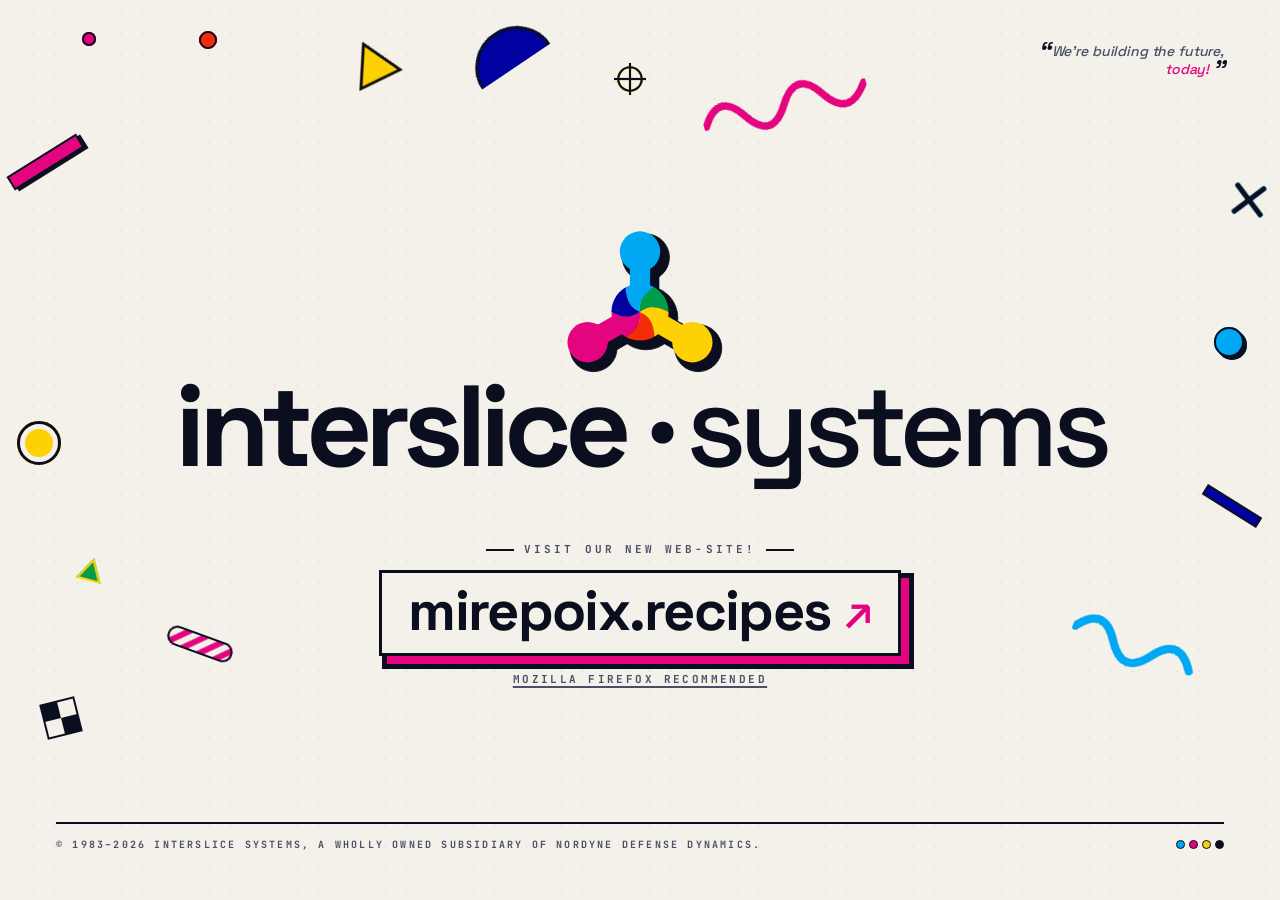
==== docs/index.html @ 7d349e62 "Make hero Trinitron convergence X-only (latent realism fix) Co-Authored-By: Claude Fable 5 <noreply@" ====
<!doctype html>
<html lang="en">
<head>
<meta charset="utf-8">
<title>interslice.systems — building the future, tomorrow!</title>
<link rel="stylesheet" href="tokens.css">
<style>
  html, body { margin: 0; padding: 0; background: var(--bg); color: var(--fg); font-family: var(--font-body); }
  *, *::before, *::after { box-sizing: border-box; }
  a { color: inherit; }

  /* ===================== PAGE FRAME ===================== */
  .page {
    min-height: 100vh;
    position: relative;
    overflow: hidden;
    padding: 36px 56px 28px;
    display: grid;
    grid-template-rows: auto 1fr auto auto;
    gap: 20px;
  }

  /* faint halftone wash, very low contrast */
  .page::before {
    content: "";
    position: absolute; inset: 0;
    background-image: radial-gradient(var(--stamp-ink) 1.1px, transparent 1.3px);
    background-size: 22px 22px;
    opacity: 0.045;
    pointer-events: none;
  }

  /* ===================== TOP STRIP ===================== */
  .top {
    display: flex;
    align-items: flex-start;
    justify-content: flex-end;
    gap: 24px;
    position: relative;
    z-index: 2;
  }

  .motto {
    font-family: var(--font-display);
    font-weight: 500;
    font-style: italic;
    font-size: 14px;
    letter-spacing: -0.01em;
    color: var(--fg-muted);
    text-align: right;
    line-height: 1.3;
    max-width: 22ch;
    padding-top: 6px;
  }
  .motto em {
    font-style: italic;
    color: var(--ink-magenta);
  }
  .motto::before {
    content: "“";
    font-family: var(--font-display);
    font-size: 28px;
    line-height: 0;
    vertical-align: -6px;
    color: var(--fg);
    margin-right: 2px;
  }
  .motto::after {
    content: "”";
    font-family: var(--font-display);
    font-size: 28px;
    line-height: 0;
    vertical-align: -6px;
    color: var(--fg);
    margin-left: 2px;
  }

  /* ===================== HERO ===================== */
  .hero {
    display: grid;
    place-items: center;
    position: relative;
    z-index: 1;
  }

  .stack {
    display: flex;
    flex-direction: column;
    align-items: center;
    text-align: center;
    position: relative;
    padding: 0 20px;
  }

  /* Brand block: wraps the logo + wordmark together so the dark-mode
     canvas can absolutely-position over both. inline-flex shrink-wraps
     to the wordmark's actual width (the widest child) so the canvas
     exactly tracks the live layout, not a clamp-based estimate. */
  .brand {
    position: relative;
    display: inline-flex;
    flex-direction: column;
    align-items: center;
  }

  /* Trinitron canvas overlay — dark mode only. Sits behind .mark and
     the live wordmark and paints both as phosphor. The canvas
     absolutely fills the .brand wrapper, which shrink-wraps to the
     live logo + wordmark layout — so the canvas dimensions track
     the live elements at every viewport width. The JS recreates the
     Trinitron instance with new viewSize/canvasSize on resize. */
  .hero-screen {
    position: absolute;
    inset: 0;
    width: 100%;
    height: 100%;
    pointer-events: none;
    z-index: 0;
    display: none;
  }
  .stack .mark { position: relative; z-index: 1; }

  /* CRT bezel / cutout depth. The page is an arcade-cabinet panel
     (Memphis sprinkles, halftone wash, paper graphics); the Trinitron
     sits behind a rectangular hole in that panel, recessed. This
     pseudo-element rides the canvas plane and casts a soft inner
     shadow at the screen edge so the CRT reads as set back, with the
     top edge slightly darker to suggest light from above being
     occluded by the cutout's upper lip.

     Geometry note: the *visible* screen is the canvas, not .brand. The
     canvas is sized .brand + HERO_HALO_MARGIN_PX (16px) per side (see
     the JS init() block below), and the substrate fillRect paints
     across the whole canvas. So this bezel uses inset: -16px to land
     its edge exactly on the canvas edge. If HERO_HALO_MARGIN_PX
     changes, this value has to track it. */
  .brand::after {
    content: "";
    position: absolute;
    inset: -16px;
    pointer-events: none;
    z-index: 2;
    display: none;
    box-shadow:
      inset 0 0 36px 8px rgba(0, 0, 0, 0.85),
      inset 0 0 4px  0   rgba(0, 0, 0, 1),
      inset 0 4px 10px 0 rgba(0, 0, 0, 0.55);
  }

  /* Canonical triple-activation pattern (see CLAUDE.md): explicit dark
     OR (OS-dark AND not pinned-to-light). No light-mode rule needed —
     display: none is the default. Bezel is gated on .trinitron-active
     too because the screen substrate only exists once the renderer is
     painting; without JS there's just an SVG logo, no rectangle to
     frame. */
  :root.trinitron-active[data-theme="dark"] .hero-screen,
  :root.trinitron-active[data-theme="dark"] .brand::after { display: block; }
  @media (prefers-color-scheme: dark) {
    :root.trinitron-active:not([data-theme="light"]) .hero-screen,
    :root.trinitron-active:not([data-theme="light"]) .brand::after { display: block; }
  }

  /* When canvas is active in a dark-mode path, hide every SVG dark-mode
     layer — the canvas bakes all of them (phosphors, bleed, scanlines,
     hotspots, glass gloss) into a single composited signal. Same
     triple-activation pattern. */
  :root.trinitron-active[data-theme="dark"] .mark .m-dark .bleed,
  :root.trinitron-active[data-theme="dark"] .mark .m-dark .phosphors,
  :root.trinitron-active[data-theme="dark"] .mark .m-dark .svg-scanlines,
  :root.trinitron-active[data-theme="dark"] .mark .m-dark .svg-glass-gloss,
  :root.trinitron-active[data-theme="dark"] .mark .m-dark .hotspots {
    display: none;
  }
  @media (prefers-color-scheme: dark) {
    :root.trinitron-active:not([data-theme="light"]) .mark .m-dark .bleed,
    :root.trinitron-active:not([data-theme="light"]) .mark .m-dark .phosphors,
    :root.trinitron-active:not([data-theme="light"]) .mark .m-dark .svg-scanlines,
    :root.trinitron-active:not([data-theme="light"]) .mark .m-dark .svg-glass-gloss,
    :root.trinitron-active:not([data-theme="light"]) .mark .m-dark .hotspots {
      display: none;
    }
  }

  /* logo mark, big — inline SVG with light + dark layers */
  .mark {
    width: 168px;
    height: 168px;
    display: block;
    overflow: visible; /* let the dark-mode phosphor bleed past the 168px box */
  }
  /* layer toggling: light by default, dark when theme=dark or OS=dark (unless theme=light) */
  .mark .m-dark { display: none; }
  :root[data-theme="dark"] .mark .m-light { display: none; }
  :root[data-theme="dark"] .mark .m-dark  { display: inline; }
  @media (prefers-color-scheme: dark) {
    :root:not([data-theme="light"]) .mark .m-light { display: none; }
    :root:not([data-theme="light"]) .mark .m-dark  { display: inline; }
  }

  /* Phosphor bleed: a duplicate of the colored phosphor content, run
     through #phosphor-bleed (multi-scale Gaussian) and drawn BEHIND
     the masked sharp screen. We don't animate the bleed itself — a
     premium Trinitron is rock-stable, not breathing — but when
     .hub-segs rotates, the bleed's pinwheel rotates with it because
     the same CSS rule matches both copies of the class.
     --glow-strength scales the bleed's opacity so the future Tweaks
     panel can dim the whole halo. */
  .mark .bleed { opacity: var(--glow-strength, 1); }

  /* In dark mode the central pinwheel rotates slowly: the Trinitron is
     displaying a rotating image, not rotating itself. .hub-segs sits
     inside #logo-mask and BELOW the aperture grille, scanlines, and
     front-glass gloss in document order — so all those screen-surface
     artifacts stay fixed in screen space while the colored phosphor
     underneath turns.
     SVG elements default transform-origin to (0,0); we pin it to
     (100,100), the hub's geometric center in user units. */
  @keyframes hub-spin {
    to { transform: rotate(360deg); }
  }
  .mark .hub-segs { transform-origin: 100px 100px; }
  /* will-change: transform hints the browser to promote each rotating
     <use> to its own GPU compositing layer, so per-frame rotation is
     a GPU transform instead of a rasterize. Scoped to dark mode (the
     only mode where these animate) so we don't pay the layer cost in
     light mode where the element is display:none anyway. */
  :root[data-theme="dark"] .mark .hub-segs {
    animation: hub-spin 36s linear infinite reverse;
    will-change: transform;
  }
  @media (prefers-color-scheme: dark) {
    :root:not([data-theme="light"]) .mark .hub-segs {
      animation: hub-spin 36s linear infinite reverse;
      will-change: transform;
    }
  }
  /* Vestibular accommodation — rotation off when reduced motion is requested. */
  @media (prefers-reduced-motion: reduce) {
    :root[data-theme="dark"] .mark .hub-segs,
    :root:not([data-theme="light"]) .mark .hub-segs {
      animation: none;
    }
  }

  /* wordmark — set as live text so it can be enormous + crisp */
  .wordmark {
    font-family: var(--font-display);
    font-weight: 700;
    font-size: clamp(56px, 9vw, 124px);
    letter-spacing: -0.06em;
    line-height: 0.9;
    /* pull up to absorb the line-box's top half-leading so the wordmark
       sits visually a few pixels under the logo */
    margin: -0.18em 0 0;
    color: var(--fg);
    text-wrap: balance;
  }
  .wordmark i {
    font-style: normal;
    color: var(--fg);
    /* font-rendered middot — no transform, keeps native baseline alignment */
    /* optical balance: the dot's glyph has more right-side bearing than left,
       so we ADD margin on the left and PULL margin on the right to even the gap. */
    margin-left: 0.22em;
    margin-right: 0.10em;
    letter-spacing: 0; /* don't pull the dot into adjacent letters */
  }
  .wordmark b {
    font-weight: 500;
    color: var(--fg);
  }

  /* Dark mode: live wordmark text stays in the DOM (accessibility tree
     reads it as "interslice systems"), but its visual paint is
     suppressed — the canvas paints its own phosphor copy at the same
     layout position. Triple-activation pattern (see CLAUDE.md):
     explicit dark OR (OS-dark AND not pinned-to-light). */
  :root[data-theme="dark"] .wordmark,
  :root[data-theme="dark"] .wordmark i,
  :root[data-theme="dark"] .wordmark b {
    color: transparent;
  }
  @media (prefers-color-scheme: dark) {
    :root:not([data-theme="light"]) .wordmark,
    :root:not([data-theme="light"]) .wordmark i,
    :root:not([data-theme="light"]) .wordmark b {
      color: transparent;
    }
  }

  /* The CTA sits on the cabinet, below the CRT screen. It used to be
     painted into the phosphor signal (with the live DOM copy hidden);
     now it is live DOM in both themes. This margin is the gap between
     the screen's bottom edge and the caption. Page-specific; the rest
     of .cta-wrap (layout, label rules) lives in tokens.css. */
  .hero .cta-wrap { margin-top: 64px; }

  /* ===== Dark mode: CTA as a neon marquee on the cabinet =====
     Light mode keeps the CMYK paper button (.cta in tokens.css). In
     dark mode the screen no longer paints the CTA, so we light it up in
     CSS instead: a magenta neon-tube button (border + inner/outer glow
     on a dark translucent fill) with a cyan-glow caption, arrow, and
     sub-link. Halos scale with --glow-strength like the rest of the
     dark-mode glow system. Canonical triple-activation pattern (see
     CLAUDE.md): explicit dark, then the OS-dark twin gated on
     :not(pinned-light). The two blocks are intentionally duplicated —
     do not fold them. Loads after tokens.css, so equal-specificity
     rules here win on source order (no !important needed). */
  :root[data-theme="dark"] .cta {
    color: #FFF6FB;
    border-color: var(--crt-magenta);
    background: #0C0618; /* opaque — hides the laser grid behind the button */
    text-shadow:
      0 0 8px  rgba(255, 108, 180, calc(0.90 * var(--glow-strength, 1))),
      0 0 22px rgba(229, 4, 127,  calc(0.60 * var(--glow-strength, 1)));
    box-shadow:
      0 0 calc(10px * var(--glow-strength, 1)) rgba(229, 4, 127, 0.70),
      0 0 calc(26px * var(--glow-strength, 1)) rgba(229, 4, 127, 0.35),
      inset 0 0 12px rgba(255, 108, 180, 0.35);
    filter: none; /* glow is box/text-shadow here, not the tokens drop-shadow */
  }
  :root[data-theme="dark"] .cta b { color: #FFF6FB; }
  :root[data-theme="dark"] .cta .arrow {
    color: var(--crt-cyan);
    text-shadow: 0 0 10px rgba(94, 226, 255, calc(0.95 * var(--glow-strength, 1)));
  }
  :root[data-theme="dark"] .cta:hover {
    transform: none;
    box-shadow:
      0 0 calc(16px * var(--glow-strength, 1)) rgba(229, 4, 127, 0.85),
      0 0 calc(40px * var(--glow-strength, 1)) rgba(229, 4, 127, 0.45),
      inset 0 0 16px rgba(255, 108, 180, 0.50);
  }
  :root[data-theme="dark"] .cta:active {
    transform: translateY(1px);
    box-shadow:
      0 0 calc(8px * var(--glow-strength, 1)) rgba(229, 4, 127, 0.70),
      inset 0 0 18px rgba(255, 108, 180, 0.60);
  }
  :root[data-theme="dark"] .cta-label,
  :root[data-theme="dark"] .cta-sub {
    color: var(--crt-cyan);
    text-shadow: 0 0 6px rgba(94, 226, 255, calc(0.60 * var(--glow-strength, 1)));
    text-decoration: none;
    background: #0C0618;
    border: 1px solid rgba(94, 226, 255, 0.45);
    border-radius: 999px;
    padding: 6px 18px;
    box-shadow:
      0 0 calc(7px * var(--glow-strength, 1)) rgba(94, 226, 255, 0.30),
      inset 0 0 8px rgba(94, 226, 255, 0.12);
  }
  /* Pill badge replaces the "— caption —" flanking bars in dark mode;
     bars inside the pill would just clutter it. */
  :root[data-theme="dark"] .cta-label::before,
  :root[data-theme="dark"] .cta-label::after {
    display: none;
  }
  /* The Firefox sub-link is the only interactive caption — brighten its
     glow and reveal an underline on hover / keyboard focus. */
  :root[data-theme="dark"] .cta-sub {
    transition: box-shadow 160ms ease, border-color 160ms ease, text-shadow 160ms ease;
  }
  :root[data-theme="dark"] .cta-sub:hover,
  :root[data-theme="dark"] .cta-sub:focus-visible {
    border-color: rgba(94, 226, 255, 0.85);
    text-shadow: 0 0 9px rgba(94, 226, 255, calc(0.95 * var(--glow-strength, 1)));
    box-shadow:
      0 0 calc(13px * var(--glow-strength, 1)) rgba(94, 226, 255, 0.55),
      inset 0 0 11px rgba(94, 226, 255, 0.22);
    text-decoration: underline;
    text-decoration-color: rgba(94, 226, 255, 0.90);
    text-decoration-thickness: 1px;
    text-underline-offset: 3px;
  }
  @media (prefers-color-scheme: dark) {
    :root:not([data-theme="light"]) .cta {
      color: #FFF6FB;
      border-color: var(--crt-magenta);
      background: #0C0618; /* opaque — hides the laser grid behind the button */
      text-shadow:
        0 0 8px  rgba(255, 108, 180, calc(0.90 * var(--glow-strength, 1))),
        0 0 22px rgba(229, 4, 127,  calc(0.60 * var(--glow-strength, 1)));
      box-shadow:
        0 0 calc(10px * var(--glow-strength, 1)) rgba(229, 4, 127, 0.70),
        0 0 calc(26px * var(--glow-strength, 1)) rgba(229, 4, 127, 0.35),
        inset 0 0 12px rgba(255, 108, 180, 0.35);
      filter: none;
    }
    :root:not([data-theme="light"]) .cta b { color: #FFF6FB; }
    :root:not([data-theme="light"]) .cta .arrow {
      color: var(--crt-cyan);
      text-shadow: 0 0 10px rgba(94, 226, 255, calc(0.95 * var(--glow-strength, 1)));
    }
    :root:not([data-theme="light"]) .cta:hover {
      transform: none;
      box-shadow:
        0 0 calc(16px * var(--glow-strength, 1)) rgba(229, 4, 127, 0.85),
        0 0 calc(40px * var(--glow-strength, 1)) rgba(229, 4, 127, 0.45),
        inset 0 0 16px rgba(255, 108, 180, 0.50);
    }
    :root:not([data-theme="light"]) .cta:active {
      transform: translateY(1px);
      box-shadow:
        0 0 calc(8px * var(--glow-strength, 1)) rgba(229, 4, 127, 0.70),
        inset 0 0 18px rgba(255, 108, 180, 0.60);
    }
    :root:not([data-theme="light"]) .cta-label,
    :root:not([data-theme="light"]) .cta-sub {
      color: var(--crt-cyan);
      text-shadow: 0 0 6px rgba(94, 226, 255, calc(0.60 * var(--glow-strength, 1)));
      text-decoration: none;
      background: #0C0618;
      border: 1px solid rgba(94, 226, 255, 0.45);
      border-radius: 999px;
      padding: 6px 18px;
      box-shadow:
        0 0 calc(7px * var(--glow-strength, 1)) rgba(94, 226, 255, 0.30),
        inset 0 0 8px rgba(94, 226, 255, 0.12);
    }
    :root:not([data-theme="light"]) .cta-label::before,
    :root:not([data-theme="light"]) .cta-label::after {
      display: none;
    }
    :root:not([data-theme="light"]) .cta-sub {
      transition: box-shadow 160ms ease, border-color 160ms ease, text-shadow 160ms ease;
    }
    :root:not([data-theme="light"]) .cta-sub:hover,
    :root:not([data-theme="light"]) .cta-sub:focus-visible {
      border-color: rgba(94, 226, 255, 0.85);
      text-shadow: 0 0 9px rgba(94, 226, 255, calc(0.95 * var(--glow-strength, 1)));
      box-shadow:
        0 0 calc(13px * var(--glow-strength, 1)) rgba(94, 226, 255, 0.55),
        inset 0 0 11px rgba(94, 226, 255, 0.22);
      text-decoration: underline;
      text-decoration-color: rgba(94, 226, 255, 0.90);
      text-decoration-thickness: 1px;
      text-underline-offset: 3px;
    }
  }

  /* ===================== FOOTER ===================== */
  .foot {
    position: relative;
    z-index: 2;
    display: flex;
    justify-content: space-between;
    align-items: center;
    gap: 24px;
    padding-top: 14px;
    border-top: 2px solid var(--border);
    font-family: var(--font-mono);
    font-size: 10px;
    font-weight: 700;
    letter-spacing: 0.22em;
    text-transform: uppercase;
    color: var(--fg-muted);
  }
  .foot__left {
    display: inline-flex;
    align-items: center;
    gap: 14px;
  }
  .foot__cmyk { display: inline-flex; gap: 4px; }
  .foot__cmyk span { width: 9px; height: 9px; border-radius: 999px; border: 1.5px solid var(--border); display: inline-block; }
  .foot__cmyk .c { background: var(--ink-cyan); }
  .foot__cmyk .m { background: var(--ink-magenta); }
  .foot__cmyk .y { background: var(--ink-yellow); }
  .foot__cmyk .k { background: var(--fg); }

  /* In dark mode, the CMYK proof dots become RGBW LED indicators.
     C/M/Y/K maps to its color-wheel complement R/G/B/W (cyan ink
     absorbs red light, magenta absorbs green, yellow absorbs blue,
     black absorbs all — so the four dots keep their left-to-right
     order and just flip subtractive→additive).
     Hot-spot positions are deliberately varied between the four to
     suggest manufacturing-tolerance jank, and the chromas lean on
     late-80s/early-90s indicator-panel character: yellow-green for
     the "green" LED, slightly desaturated indigo for the "blue"
     (early blue LEDs were dim), and warm amber for the "white"
     (white LEDs didn't really exist yet — what you got was an
     incandescent-yellow indicator). */
  :root[data-theme="dark"] .foot__cmyk span {
    border: 1.5px solid rgba(0, 0, 0, 0.5); /* dark plastic bezel */
  }
  :root[data-theme="dark"] .foot__cmyk .c { /* C → R LED */
    background: radial-gradient(circle at 36% 30%,
      #FFE0D8 0%, #FF3A1F 30%, #DA1604 70%, #780500 100%);
    box-shadow: 0 0 4px rgba(255, 60, 40, 0.55);
  }
  :root[data-theme="dark"] .foot__cmyk .m { /* M → G LED, yellowish */
    background: radial-gradient(circle at 42% 38%,
      #ECFFE0 0%, #66D72E 30%, #2DA014 70%, #135004 100%);
    box-shadow: 0 0 4px rgba(80, 220, 50, 0.45);
  }
  :root[data-theme="dark"] .foot__cmyk .y { /* Y → B LED, slightly indigo */
    background: radial-gradient(circle at 32% 40%,
      #D8DEFF 0%, #4068D8 30%, #1530A8 70%, #0A1670 100%);
    box-shadow: 0 0 4px rgba(70, 100, 240, 0.55);
  }
  :root[data-theme="dark"] .foot__cmyk .k { /* K → W LED, warm amber */
    background: radial-gradient(circle at 38% 32%,
      #FFFEEC 0%, #FFEDA8 30%, #F0C84A 70%, #6A4F00 100%);
    box-shadow: 0 0 4px rgba(255, 230, 150, 0.5);
  }
  @media (prefers-color-scheme: dark) {
    :root:not([data-theme="light"]) .foot__cmyk span {
      border: 1.5px solid rgba(0, 0, 0, 0.5);
    }
    :root:not([data-theme="light"]) .foot__cmyk .c {
      background: radial-gradient(circle at 36% 30%,
        #FFE0D8 0%, #FF3A1F 30%, #DA1604 70%, #780500 100%);
      box-shadow: 0 0 4px rgba(255, 60, 40, 0.55);
    }
    :root:not([data-theme="light"]) .foot__cmyk .m {
      background: radial-gradient(circle at 42% 38%,
        #ECFFE0 0%, #66D72E 30%, #2DA014 70%, #135004 100%);
      box-shadow: 0 0 4px rgba(80, 220, 50, 0.45);
    }
    :root:not([data-theme="light"]) .foot__cmyk .y {
      background: radial-gradient(circle at 32% 40%,
        #D8DEFF 0%, #4068D8 30%, #1530A8 70%, #0A1670 100%);
      box-shadow: 0 0 4px rgba(70, 100, 240, 0.55);
    }
    :root:not([data-theme="light"]) .foot__cmyk .k {
      background: radial-gradient(circle at 38% 32%,
        #FFFEEC 0%, #FFEDA8 30%, #F0C84A 70%, #6A4F00 100%);
      box-shadow: 0 0 4px rgba(255, 230, 150, 0.5);
    }
  }

  /* ===================== LASER GRID =====================
     Dark-mode-only synthwave perspective floor in the lower
     portion of the page, with its horizon line aligned with
     .brand's vertical center (set per-resize by the inline
     script below). The CRT canvas sits on top, so where the
     grid overlaps .brand the page-level SVG is occluded — the
     Trinitron signal callback re-paints the same line geometry
     inside the canvas so the lines pixelate through the
     phosphor pipeline at the screen edge (same dual-paint
     pattern as the sprinkles).

     Plugs into the existing --glow / --glow-base machinery from
     tokens.css, so it collapses to invisible in light mode the
     same way the sprinkle halos do. Lines authored in viewBox
     space (1200 × 600, horizon at y=0); see GRID_LINES in the
     inline script for the perspective math. */

  .laser-grid {
    position: absolute;
    left: 0;
    right: 0;
    bottom: 0;
    /* top is set per-resize by positionLaserGrid() in the
       inline script — defaults to 50% as a sensible fallback
       if the script hasn't run yet (e.g. light mode, where it
       wouldn't be visible anyway). */
    top: 50%;
    pointer-events: none;
    z-index: 0;
    overflow: visible;
    /* Bright blue phosphor — same channels as --ink-cyan,
       packaged for the rgb(R G B / α) function the halo uses. */
    --glow: 0 168 243;
    --g: calc(var(--glow-base) * var(--glow-strength));
    filter:
      drop-shadow(0 0 calc(2px  * var(--g)) rgb(var(--glow) / 0.95))
      drop-shadow(0 0 calc(6px  * var(--g)) rgb(var(--glow) / 0.55))
      drop-shadow(0 0 calc(16px * var(--g)) rgb(var(--glow) / 0.25));
    /* --glow-base flips 0→1 with the CRT theme path, so a
       single opacity rule collapses the whole grid in light
       mode (lines + halo). */
    opacity: var(--glow-base);
  }
  .laser-grid svg {
    width: 100%;
    height: 100%;
    display: block;
    overflow: visible;
  }
  .laser-grid .grid-stroke {
    stroke: rgb(0 168 243);
    stroke-width: 1.5;
    fill: none;
    vector-effect: non-scaling-stroke;
  }
  /* Horizon line — bright, thicker, softly blurred so it reads
     as horizon haze rather than a hard rule. The child filter
     applies first; the parent .laser-grid filter then wraps the
     blurred line in the same blue phosphor halo as the rest. */
  .laser-grid .horizon {
    stroke: rgb(160 230 255);
    stroke-width: 3;
    fill: none;
    filter: blur(1.5px);
  }

  /* ===================== MEMPHIS SPRINKLES =====================
     Position is set at runtime by docs/sprinkles.js (Mitchell's
     best-candidate, deterministic per viewport). This block only
     authors per-sprinkle shape: width, rotation, --glow channel
     (rgb, for the phosphor halo), --flick-p / --flick-d (co-prime
     flicker period + delay — negative delays start each sprinkle
     mid-cycle), and any class-specific fills.

     The .sprinkle base class (position: absolute, the shared halo
     filter, the gated flicker animation) lives in tokens.css. */

  .sp-squig-1 {
    width: 168px; transform: rotate(-16deg);
    --glow: 229 4 127; --flick-p: 5.2s; --flick-d: -0.4s;
  }
  .sp-check {
    width: 36px; height: 36px;
    border: 2px solid var(--border); transform: rotate(-14deg);
    /* sp-check has no --glow: SMPTE bars at night are already
       multi-hued, so it just gets a flicker. */
    --flick-p: 5.9s; --flick-d: -1.5s;
  }
  /* paper-mode 2×2 checker fills — SVG attrs can't read CSS vars,
     so the fills are class-based. The crt-only SMPTE bars use
     hardcoded hex (the standard's colors don't theme). */
  .sp-check .check-bg { fill: var(--bg); }
  .sp-check .check-fg { fill: var(--fg); }
  .sp-dot-2 {
    width: 18px;
    --glow: 243 44 9; --flick-p: 6.4s; --flick-d: -2.8s;
  }

  .sp-tri-1 {
    width: 48px; transform: rotate(-26deg);
    --glow: 254 209 5; --flick-p: 4.9s; --flick-d: -1.3s;
  }
  .sp-stripe {
    width: 68px;
    transform: rotate(20deg);
    --glow: 229 4 127; --flick-p: 5.0s; --flick-d: -1.1s;
  }
  .sp-dot-3 {
    width: 14px;
    --glow: 229 4 127; --flick-p: 5.5s; --flick-d: -3.2s;
  }

  .sp-dot-1 {
    /* viewBox is 33×33 (not 30×30): the offset shadow lives inside the
       SVG so it rasterizes onto the screen when the dot intersects the
       canvas. CSS width grows by 3 to match; top-left anchor unchanged. */
    width: 33px;
    --glow: 0 168 243; --flick-p: 5.8s; --flick-d: -0.9s;
  }
  .sp-bar-1 {
    /* viewBox 85×19 (not 82×16): offset shadow lives inside the SVG so
       it survives rasterization onto the screen. CSS width grows by 3
       to match; top-left anchor unchanged. */
    width: 85px;
    transform: rotate(-32deg);
    --glow: 229 4 127; --flick-p: 5.4s; --flick-d: -0.6s;
  }

  .sp-ring {
    width: 44px;
    --glow: 254 209 5; --flick-p: 7.0s; --flick-d: -1.7s;
  }
  /* paper-mode ring inner fill — page CSS reads --bg, the rasterized
     dark-mode form below uses a hardcoded navy to match */
  .sp-ring .ring-bg { fill: var(--bg); }
  .sp-bar-2 {
    width: 64px;
    transform: rotate(32deg);
    --glow: 0 1 160; --flick-p: 6.9s; --flick-d: -3.9s;
  }

  .sp-squig-2 {
    width: 140px; transform: rotate(22deg);
    --glow: 0 168 243; --flick-p: 6.7s; --flick-d: -2.1s;
  }
  .sp-arc {
    width: 82px;
    transform: rotate(-34deg);
    --glow: 0 1 160; --flick-p: 6.1s; --flick-d: -2.5s;
  }

  .sp-reg {
    width: 32px; height: 32px;
    --glow: 254 209 5; --flick-p: 5.6s; --flick-d: -2.4s;
  }
  /* countdown numeral uses the page's display font — SVG text font-family
     can't read CSS vars from an attribute, so it has to come through here. */
  .sp-reg .leader-num { font-family: var(--font-display); }
  .sp-cross {
    width: 30px; height: 30px;
    transform: rotate(8deg);
    overflow: visible; /* lens flare in dark mode extends past the sprite bounds */
    --glow: 0 168 243; --flick-p: 6.5s; --flick-d: -3.4s;
  }
  .sp-tri-2 {
    width: 26px; height: 24px;
    color: var(--ink-yellow);
    transform: rotate(15deg);
    --glow: 1 156 73; --flick-p: 7.3s; --flick-d: -3.6s;
  }

</style>
</head>
<body>
<main class="page">

  <!-- ============ LASER GRID (synthwave perspective floor) ============
       Dark-mode only — collapses to invisible in light mode via the
       --glow-base opacity rule on .laser-grid. Lines are generated by
       buildGridSvg() in the inline script below; the container's
       `top` is positioned per-resize so its horizon aligns with the
       .brand vertical center. Inside the CRT canvas, the same grid
       geometry is re-painted by the Trinitron signal callback so
       lines pixelate through the phosphor pipeline at the screen
       edge — same dual-paint pattern as the sprinkles. -->
  <div class="laser-grid" aria-hidden="true">
    <svg viewBox="0 0 1200 600" preserveAspectRatio="none">
      <g class="grid-horizontals"></g>
      <g class="grid-verticals"></g>
      <line class="horizon" x1="-400" x2="1600" y1="0" y2="0" />
    </svg>
  </div>

  <!-- ============ MEMPHIS SPRINKLES (gutter decor) ============ -->
  <svg class="sprinkle sp-squig-1" viewBox="0 0 150 60" aria-hidden="true">
    <path d="M2,30 Q20,2 38,30 T74,30 T110,30 T148,30" stroke="#E5047F" stroke-width="6" fill="none" stroke-linecap="round"></path>
  </svg>
  <svg class="sprinkle sp-squig-2" viewBox="0 0 110 50" aria-hidden="true">
    <path d="M2,25 Q18,2 34,25 T66,25 T98,25" stroke="#00A8F3" stroke-width="6" fill="none" stroke-linecap="round"></path>
  </svg>

  <svg class="sprinkle sp-tri-1" viewBox="0 0 42 38" aria-hidden="true">
    <polygon points="21,2 40,36 2,36" fill="#FED105" stroke="currentColor" stroke-width="2.5"></polygon>
  </svg>
  <svg class="sprinkle sp-tri-2" viewBox="0 0 26 24" aria-hidden="true">
    <polygon points="13,2 24,22 2,22" fill="#019C49" stroke="currentColor" stroke-width="2"></polygon>
  </svg>

  <svg class="sprinkle sp-dot-1" viewBox="0 0 33 33" aria-hidden="true">
    <!-- Memphis offset shadow: 30×30 dot duplicated 3px right/down -->
    <circle cx="18" cy="18" r="15" fill="currentColor"></circle>
    <circle cx="15" cy="15" r="14" fill="#00A8F3" stroke="currentColor" stroke-width="2"></circle>
  </svg>
  <svg class="sprinkle sp-dot-2" viewBox="0 0 18 18" aria-hidden="true">
    <circle cx="9" cy="9" r="8" fill="#F32C09" stroke="currentColor" stroke-width="2"></circle>
  </svg>
  <svg class="sprinkle sp-dot-3" viewBox="0 0 14 14" aria-hidden="true">
    <circle cx="7" cy="7" r="6" fill="#E5047F" stroke="currentColor" stroke-width="2"></circle>
  </svg>
  <svg class="sprinkle sp-ring" viewBox="0 0 44 44" aria-hidden="true">
    <g class="paper-only">
      <!-- paper: outer disc fills with --bg so the page-level halftone
           wash is hidden inside the ring (matches the old span) -->
      <circle cx="22" cy="22" r="20.5" class="ring-bg" stroke="currentColor" stroke-width="3"></circle>
    </g>
    <g class="crt-only">
      <!-- crt: same shape, navy fill (matches body bg in dark mode);
           the rasterizer keeps this group, drops .paper-only -->
      <circle cx="22" cy="22" r="20.5" fill="#000926" stroke="currentColor" stroke-width="3"></circle>
    </g>
    <circle cx="22" cy="22" r="14" fill="#FED105"></circle>
  </svg>
  <svg class="sprinkle sp-arc" viewBox="0 0 82 40" aria-hidden="true">
    <!-- closed half-ellipse for the navy fill; bottom edge un-stroked -->
    <path d="M 1.5 40 A 39.5 38.5 0 0 1 80.5 40 Z" fill="#0001A0"></path>
    <!-- top arc only — matches the old `border-bottom: 0` rule -->
    <path d="M 1.5 40 A 39.5 38.5 0 0 1 80.5 40" fill="none" stroke="currentColor" stroke-width="3"></path>
  </svg>
  <svg class="sprinkle sp-bar-1" viewBox="0 0 85 19" aria-hidden="true">
    <!-- Memphis offset shadow: 82×16 box duplicated 3px right/down -->
    <rect x="3" y="3" width="82" height="16" fill="currentColor"></rect>
    <rect x="1" y="1" width="80" height="14" fill="#E5047F" stroke="currentColor" stroke-width="2"></rect>
  </svg>
  <svg class="sprinkle sp-bar-2" viewBox="0 0 64 12" aria-hidden="true">
    <rect x="1" y="1" width="62" height="10" fill="#0001A0" stroke="currentColor" stroke-width="2"></rect>
  </svg>
  <svg class="sprinkle sp-cross" viewBox="0 0 30 30" aria-hidden="true">
    <g class="paper-only">
      <!-- registration cross: two heavy bars in an X, the alternative to
           the ring-and-crosshairs target on a print sheet -->
      <line x1="2" y1="2"  x2="28" y2="28" stroke="currentColor" stroke-width="5" stroke-linecap="round"></line>
      <line x1="2" y1="28" x2="28" y2="2"  stroke="currentColor" stroke-width="5" stroke-linecap="round"></line>
    </g>
    <g class="crt-only">
      <!-- anamorphic lens flare: a real anamorphic blooms WIDE — a long
           horizontal cyan streak that runs well past the bright source,
           with a faint perpendicular glint and a bright starburst core.
           The streak extends past the viewBox; .sp-cross gets
           overflow:visible so it isn't clipped. -->
      <line x1="-22" y1="15" x2="52" y2="15" stroke="#00A8F3" stroke-width="0.7" stroke-linecap="round" opacity="0.4"></line>
      <line x1="-10" y1="15" x2="40" y2="15" stroke="#00A8F3" stroke-width="1.4" stroke-linecap="round"></line>
      <line x1="2"   y1="15" x2="28" y2="15" stroke="#FFFFFF" stroke-width="0.9" stroke-linecap="round"></line>
      <line x1="15" y1="4"  x2="15" y2="26" stroke="#FFFFFF" stroke-width="0.8" stroke-linecap="round" opacity="0.65"></line>
      <circle cx="15" cy="15" r="2.2" fill="#FFFFFF"></circle>
    </g>
  </svg>
  <svg class="sprinkle sp-check" viewBox="0 0 36 36" aria-hidden="true">
    <g class="paper-only">
      <!-- color-check tile: 2×2 checker in fg/bg, the press-sheet swatch -->
      <rect x="0"  y="0"  width="36" height="36" class="check-bg"></rect>
      <rect x="0"  y="0"  width="18" height="18" class="check-fg"></rect>
      <rect x="18" y="18" width="18" height="18" class="check-fg"></rect>
    </g>
    <g class="crt-only">
      <!-- SMPTE color bars: the broadcast calibration test pattern
           (75% intensity, gray/yellow/cyan/green/magenta/red/blue) -->
      <rect x="0"      y="0" width="5.143" height="36" fill="#C0C0C0"></rect>
      <rect x="5.143"  y="0" width="5.143" height="36" fill="#FED105"></rect>
      <rect x="10.286" y="0" width="5.143" height="36" fill="#00A8F3"></rect>
      <rect x="15.429" y="0" width="5.143" height="36" fill="#019C49"></rect>
      <rect x="20.571" y="0" width="5.143" height="36" fill="#E5047F"></rect>
      <rect x="25.714" y="0" width="5.143" height="36" fill="#F32C09"></rect>
      <rect x="30.857" y="0" width="5.143" height="36" fill="#0001A0"></rect>
    </g>
  </svg>
  <svg class="sprinkle sp-stripe" viewBox="0 0 68 20" aria-hidden="true">
    <defs>
      <!-- 45° magenta/--bg stripes. Two patterns instead of a single
           CSS-var fill: the rasterizer's standalone SVG can't see page
           CSS, so --bg wouldn't resolve there. Paper uses cream, crt
           uses navy (the live --bg values, hardcoded). -->
      <pattern id="sp-stripe-paper" patternUnits="userSpaceOnUse" width="12" height="12" patternTransform="rotate(45)">
        <rect x="0" y="0" width="6" height="12" fill="#E5047F"></rect>
        <rect x="6" y="0" width="6" height="12" fill="#F4F1EA"></rect>
      </pattern>
      <pattern id="sp-stripe-crt" patternUnits="userSpaceOnUse" width="12" height="12" patternTransform="rotate(45)">
        <rect x="0" y="0" width="6" height="12" fill="#E5047F"></rect>
        <rect x="6" y="0" width="6" height="12" fill="#000926"></rect>
      </pattern>
    </defs>
    <g class="paper-only">
      <rect x="1" y="1" width="66" height="18" rx="9" ry="9" fill="url(#sp-stripe-paper)" stroke="currentColor" stroke-width="2"></rect>
    </g>
    <g class="crt-only">
      <rect x="1" y="1" width="66" height="18" rx="9" ry="9" fill="url(#sp-stripe-crt)" stroke="currentColor" stroke-width="2"></rect>
    </g>
  </svg>

  <svg class="sprinkle sp-reg" viewBox="0 0 30 30" aria-hidden="true">
    <g class="paper-only">
      <!-- registration mark: ring + crosshairs, the classic print-shop target -->
      <circle cx="15" cy="15" r="11" fill="none" stroke="currentColor" stroke-width="2"></circle>
      <line x1="15" y1="0" x2="15" y2="30" stroke="currentColor" stroke-width="2"></line>
      <line x1="0" y1="15" x2="30" y2="15" stroke="currentColor" stroke-width="2"></line>
    </g>
    <g class="crt-only">
      <!-- Academy countdown leader: the pre-film dial that flashes
           8-7-6-5-4-3-2 before the picture starts. The ring is the
           dial face, the radial line is the sweep hand (real ones
           rotate once per second), and the "3" is the current count.
           Hand fixed at ~2 o'clock — sweeping it would fight the
           phosphor-flicker animation already on .sp-reg. -->
      <circle cx="15" cy="15" r="12" fill="none" stroke="#FED105" stroke-width="1.2"></circle>
      <line x1="15" y1="15" x2="24" y2="9.5" stroke="#FED105" stroke-width="1.4" stroke-linecap="round"></line>
      <circle cx="15" cy="15" r="1.3" fill="#FED105"></circle>
      <text x="15" y="19.5" class="leader-num" font-size="13" font-weight="700"
            text-anchor="middle" fill="#FED105">3</text>
    </g>
  </svg>

  <!-- ============ TOP STRIP ============ -->
  <header class="top">
    <p class="motto">We're building the future, <em class="paper-only">today!</em><em class="crt-only">tomorrow!</em></p>
  </header>

  <!-- ============ HERO: LOGO + WORDMARK + CTA ============ -->
  <section class="hero">
    <div class="stack">
      <div class="brand">
      <canvas class="hero-screen" aria-hidden="true"></canvas>
      <svg class="mark" viewBox="0 0 200 200" width="168" height="168" role="img" aria-label="Interslice mark">
        <defs>
          <!-- ===== PHOSPHOR BLEED filter (additive) =====
               Applied to a duplicate of the colored phosphor content
               (arms, tip balls, hub segments) drawn BEHIND the masked
               sharp screen. Inside the silhouette the sharp screen
               paints on top and hides this; outside, only the soft
               blurred light shows — the "frosted-glass cutout" look.

               This filter does ADDITIVE color mixing in the ambient
               far halo. The naive approach — one Gaussian over the
               composited source — gives weighted-average mixing at
               output pixels (red ∩ green = dim yellow), but real
               light addition gives (red + green = bright yellow).
               So we split the source by color channel and blur each
               independently:

                 1. extract R channel (zero G,B); blur it
                 2. extract G channel (zero R,B); blur it
                 3. extract B channel (zero R,G); blur it
                 4. composite via feBlend mode="screen" — for
                    non-overlapping colors this gives true addition;
                    for same-color overlaps it brightens smoothly
                    toward saturation (1 - (1-A)(1-B))

               The result: as the rotating hub's colored petals
               sweep past the stationary arm halos, their bleed
               glows visibly ADD together — the moment a red petal
               aligns with the green arm, a bright yellow patch
               flashes in the halo around the shoulder.

               The near rim blur is kept as a single pass over the
               composited source: rim sits right at the silhouette
               edge where there isn't much room for color overlap,
               so additive mixing isn't needed there and we save
               two Gaussians of cost.

               feComponentTransfer with feFuncA slope>1 boosts the
               per-pixel alpha (clamping at 1.0) so the halo holds
               its color a little further out before fading. The
               two knobs are independent: stdDeviation tunes spread,
               feFuncA slope tunes prominence.

               The bleed is not hand-positioned colored seeds — it IS
               the logo's geometry, blurred. So its shape tracks the
               actual silhouette (curves around the balls, straights
               along the arms, kinks at the indents) and the inner
               colors of the halo turn with the pinwheel for free. ===== -->
          <filter id="phosphor-bleed" filterUnits="userSpaceOnUse"
                  x="-40" y="-40" width="280" height="280">
            <!-- 1-3: extract each channel, blur each independently -->
            <feColorMatrix in="SourceGraphic" type="matrix" values="
              1 0 0 0 0
              0 0 0 0 0
              0 0 0 0 0
              0 0 0 1 0" result="r-only"/>
            <feGaussianBlur in="r-only" stdDeviation="13" result="r-far"/>
            <feColorMatrix in="SourceGraphic" type="matrix" values="
              0 0 0 0 0
              0 1 0 0 0
              0 0 0 0 0
              0 0 0 1 0" result="g-only"/>
            <feGaussianBlur in="g-only" stdDeviation="13" result="g-far"/>
            <feColorMatrix in="SourceGraphic" type="matrix" values="
              0 0 0 0 0
              0 0 0 0 0
              0 0 1 0 0
              0 0 0 1 0" result="b-only"/>
            <feGaussianBlur in="b-only" stdDeviation="13" result="b-far"/>

            <!-- 4: additive screen-blend the three channel blurs -->
            <feBlend in="r-far"  in2="g-far" mode="screen" result="rg-far"/>
            <feBlend in="rg-far" in2="b-far" mode="screen" result="rgb-far"/>

            <feComponentTransfer in="rgb-far" result="far-bright">
              <feFuncA type="linear" slope="1.3"/>
            </feComponentTransfer>

            <!-- Near rim: single combined Gaussian, non-additive -->
            <feGaussianBlur in="SourceGraphic" stdDeviation="4.5" result="near"/>
            <feComponentTransfer in="near" result="near-bright">
              <feFuncA type="linear" slope="1.4"/>
            </feComponentTransfer>

            <feMerge>
              <feMergeNode in="far-bright"/>
              <feMergeNode in="near-bright"/>
            </feMerge>
          </filter>

          <!-- ===== PHOSPHOR SOURCES =====
               Colored phosphor content split into two reusable
               groups so the rotating hub can be animated directly
               on its <use> instances. CSS animations applied to
               elements INSIDE <defs> don't reliably propagate to
               <use> clones (closed-shadow-tree selector boundary),
               but animations applied to the <use> elements
               themselves work fine — they're real DOM elements
               with their own animation state.
                 #phosphor-arms — the three arms + three tip balls
                                  (static, never animated).
                 #phosphor-hub  — the six rotating petal paths
                                  (animated via the .hub-segs class
                                   on every <use> that references it).
               Five use sites pair the two together: the bleed
               group + the solid phosphor base + the three
               RGB-stripe channel layers. All five hub uses share
               the same CSS animation, so they rotate in lockstep. ===== -->
          <g id="phosphor-arms">
            <g fill="none" stroke-width="24" stroke-linecap="round">
              <line x1="100" y1="100" x2="100"    y2="28"  stroke="#FF0000"/>
              <line x1="100" y1="100" x2="37.65"  y2="136" stroke="#00FF00"/>
              <line x1="100" y1="100" x2="162.35" y2="136" stroke="#0000FF"/>
            </g>
            <circle cx="100"    cy="28"  r="24" fill="#FF0000"/>
            <circle cx="37.65"  cy="136" r="24" fill="#00FF00"/>
            <circle cx="162.35" cy="136" r="24" fill="#0000FF"/>
          </g>
          <g id="phosphor-hub">
            <path d="M 100 100 Q 114.736 88.487 134 100 A 34 34 0 0 0 117 70.555 Q 97.397 81.482 100 100 Z" fill="#FF00FF"/>
            <path d="M 100 100 Q 97.397 81.482 117 70.555 A 34 34 0 0 0 83 70.555 Q 82.662 92.995 100 100 Z" fill="#FF0000"/>
            <path d="M 100 100 Q 82.662 92.995 83 70.555 A 34 34 0 0 0 66 100 Q 85.264 111.513 100 100 Z" fill="#FFFF00"/>
            <path d="M 100 100 Q 85.264 111.513 66 100 A 34 34 0 0 0 83 129.445 Q 102.603 118.518 100 100 Z" fill="#00FF00"/>
            <path d="M 100 100 Q 102.603 118.518 83 129.445 A 34 34 0 0 0 117 129.445 Q 117.338 107.005 100 100 Z" fill="#00FFFF"/>
            <path d="M 100 100 Q 117.338 107.005 117 129.445 A 34 34 0 0 0 134 100 Q 114.736 88.487 100 100 Z" fill="#0000FF"/>
          </g>

          <!-- ===== TRINITRON CRT TREATMENT =====
               Sony Trinitron-inspired surface. The logo's silhouette
               IS the screen's extent — masked, so all CRT effects
               render only inside the logo.

               Inside the mask, from back to front:
                 a. RGB-stripe phosphor — three copies of the source,
                    each filtered to a single color channel and
                    masked to a different column phase. This is the
                    actual Trinitron aperture-grille triad: pure red
                    means only R stripes lit, yellow means R+G lit,
                    boundaries between adjacent colors show authentic
                    stripe-aligned blending. (No separate grille-
                    darkening layer — dark bars emerge naturally
                    wherever one channel is unlit.)
                 b. faint beam hot-spots (bloom where the beam is
                    most intense — center of each lit shape)
                 c. scanlines — fainter horizontal dim bands
                 d. glass front gloss — light catching the curved face
          -->

          <!-- RGB extract filters: each zeros out two color channels
               and keeps one, multiplied by 2.5×. With pure-RGB sources
               (lobes #FF0000/#00FF00/#0000FF, overlaps #FFFF00/#FF00FF/
               #00FFFF) the boost is a no-op on solid fills — every
               channel is 0 or 255, already-maxed clamps — but it
               still punches up anti-aliased edge pixels. The stripes
               sit at 0.65 opacity over the solid base, so edge
               crispness helps the subpixel structure read. -->
          <filter id="extract-r" filterUnits="userSpaceOnUse"
                  x="0" y="0" width="200" height="200">
            <feColorMatrix in="SourceGraphic" type="matrix" values="
              2.5 0 0 0 0
              0   0 0 0 0
              0   0 0 0 0
              0   0 0 1 0"/>
          </filter>
          <filter id="extract-g" filterUnits="userSpaceOnUse"
                  x="0" y="0" width="200" height="200">
            <feColorMatrix in="SourceGraphic" type="matrix" values="
              0 0   0 0 0
              0 2.5 0 0 0
              0 0   0 0 0
              0 0   0 1 0"/>
          </filter>
          <filter id="extract-b" filterUnits="userSpaceOnUse"
                  x="0" y="0" width="200" height="200">
            <feColorMatrix in="SourceGraphic" type="matrix" values="
              0 0 0   0 0
              0 0 0   0 0
              0 0 2.5 0 0
              0 0 0   1 0"/>
          </filter>

          <!-- RGB stripe masks: each is white at one column per
               3-unit period (≈2.5 device px at the 168px display)
               and black elsewhere. Stack the three masked layers
               and you tile the screen with R-G-B-R-G-B columns —
               the Trinitron phosphor stripe pattern. -->
          <pattern id="stripe-r-pat" width="3" height="3" patternUnits="userSpaceOnUse">
            <rect x="0" y="0" width="1" height="3" fill="#FFFFFF"/>
          </pattern>
          <pattern id="stripe-g-pat" width="3" height="3" patternUnits="userSpaceOnUse">
            <rect x="1" y="0" width="1" height="3" fill="#FFFFFF"/>
          </pattern>
          <pattern id="stripe-b-pat" width="3" height="3" patternUnits="userSpaceOnUse">
            <rect x="2" y="0" width="1" height="3" fill="#FFFFFF"/>
          </pattern>
          <mask id="stripe-r-mask" maskUnits="userSpaceOnUse" x="0" y="0" width="200" height="200">
            <rect width="200" height="200" fill="url(#stripe-r-pat)"/>
          </mask>
          <mask id="stripe-g-mask" maskUnits="userSpaceOnUse" x="0" y="0" width="200" height="200">
            <rect width="200" height="200" fill="url(#stripe-g-pat)"/>
          </mask>
          <mask id="stripe-b-mask" maskUnits="userSpaceOnUse" x="0" y="0" width="200" height="200">
            <rect width="200" height="200" fill="url(#stripe-b-pat)"/>
          </mask>

          <!-- scanlines: ~3-unit period (≈2.5px at display), every
               other line dim. Gives the horizontal "line structure". -->
          <pattern id="scanlines" width="6" height="3" patternUnits="userSpaceOnUse">
            <rect x="0" y="0" width="6" height="1" fill="#000000" opacity="0.32"/>
          </pattern>

          <!-- CRT front-glass gloss: a primary reflection band near
               the top of the tube face and a weaker secondary lower
               down — the way light catches the slight curvature. -->
          <linearGradient id="crt-glass" x1="0" y1="0" x2="0" y2="1">
            <stop offset="0%"   stop-color="#FFFFFF" stop-opacity="0.22"/>
            <stop offset="14%"  stop-color="#FFFFFF" stop-opacity="0.07"/>
            <stop offset="32%"  stop-color="#FFFFFF" stop-opacity="0"/>
            <stop offset="58%"  stop-color="#FFFFFF" stop-opacity="0.05"/>
            <stop offset="74%"  stop-color="#FFFFFF" stop-opacity="0"/>
            <stop offset="100%" stop-color="#FFFFFF" stop-opacity="0"/>
          </linearGradient>

          <!-- logo silhouette as a mask — the screen extent. All CRT
               effects below are nested inside <g mask="url(#logo-mask)">,
               so they only render where phosphor lives. Uses the exact
               pinwheel paths (not a r=34 circle) so the inner segment
               shape matches and we don't get CRT-without-phosphor gaps. -->
          <mask id="logo-mask" maskUnits="userSpaceOnUse">
            <rect x="0" y="0" width="200" height="200" fill="#000000"/>
            <g fill="#FFFFFF" stroke="#FFFFFF">
              <g fill="none" stroke-width="24" stroke-linecap="round">
                <line x1="100" y1="100" x2="100"    y2="28"/>
                <line x1="100" y1="100" x2="37.65"  y2="136"/>
                <line x1="100" y1="100" x2="162.35" y2="136"/>
              </g>
              <circle cx="100"    cy="28"  r="24"/>
              <circle cx="37.65"  cy="136" r="24"/>
              <circle cx="162.35" cy="136" r="24"/>
              <path d="M 100 100 Q 114.736 88.487 134 100 A 34 34 0 0 0 117 70.555 Q 97.397 81.482 100 100 Z"/>
              <path d="M 100 100 Q 97.397 81.482 117 70.555 A 34 34 0 0 0 83 70.555 Q 82.662 92.995 100 100 Z"/>
              <path d="M 100 100 Q 82.662 92.995 83 70.555 A 34 34 0 0 0 66 100 Q 85.264 111.513 100 100 Z"/>
              <path d="M 100 100 Q 85.264 111.513 66 100 A 34 34 0 0 0 83 129.445 Q 102.603 118.518 100 100 Z"/>
              <path d="M 100 100 Q 102.603 118.518 83 129.445 A 34 34 0 0 0 117 129.445 Q 117.338 107.005 100 100 Z"/>
              <path d="M 100 100 Q 117.338 107.005 117 129.445 A 34 34 0 0 0 134 100 Q 114.736 88.487 100 100 Z"/>
            </g>
          </mask>
        </defs>

        <!-- =================================================================
             LIGHT-MODE LAYER — paper-stamped flat logo (current look)
             ================================================================= -->
        <g class="m-light">
          <g transform="translate(7 7)" fill="#0B0E1F" stroke="#0B0E1F">
            <g fill="none" stroke-width="32" stroke-linecap="round">
              <line x1="100" y1="100" x2="100" y2="28"></line>
              <line x1="100" y1="100" x2="37.65" y2="136"></line>
              <line x1="100" y1="100" x2="162.35" y2="136"></line>
            </g>
            <circle cx="100" cy="28" r="28"></circle>
            <circle cx="37.65" cy="136" r="28"></circle>
            <circle cx="162.35" cy="136" r="28"></circle>
            <circle cx="100" cy="100" r="38"></circle>
          </g>
          <g fill="none" stroke-width="24" stroke-linecap="round">
            <line x1="100" y1="100" x2="100" y2="28" stroke="#00A8F3"></line>
            <line x1="100" y1="100" x2="37.65" y2="136" stroke="#E5047F"></line>
            <line x1="100" y1="100" x2="162.35" y2="136" stroke="#FED105"></line>
          </g>
          <circle cx="100" cy="28" r="24" fill="#00A8F3"></circle>
          <circle cx="37.65" cy="136" r="24" fill="#E5047F"></circle>
          <circle cx="162.35" cy="136" r="24" fill="#FED105"></circle>
          <g>
            <path d="M 100 100 Q 114.736 88.487 134 100 A 34 34 0 0 0 117 70.555 Q 97.397 81.482 100 100 Z" fill="#019C49"></path>
            <path d="M 100 100 Q 97.397 81.482 117 70.555 A 34 34 0 0 0 83 70.555 Q 82.662 92.995 100 100 Z" fill="#00A8F3"></path>
            <path d="M 100 100 Q 82.662 92.995 83 70.555 A 34 34 0 0 0 66 100 Q 85.264 111.513 100 100 Z" fill="#0001A0"></path>
            <path d="M 100 100 Q 85.264 111.513 66 100 A 34 34 0 0 0 83 129.445 Q 102.603 118.518 100 100 Z" fill="#E5047F"></path>
            <path d="M 100 100 Q 102.603 118.518 83 129.445 A 34 34 0 0 0 117 129.445 Q 117.338 107.005 100 100 Z" fill="#F32C09"></path>
            <path d="M 100 100 Q 117.338 107.005 117 129.445 A 34 34 0 0 0 134 100 Q 114.736 88.487 100 100 Z" fill="#FED105"></path>
          </g>
        </g>

        <!-- =================================================================
             DARK-MODE LAYER — a Trinitron tube inlaid into a frosted-glass
             cutout. The logo's silhouette IS the screen: aperture grille,
             scanlines, and front-glass gloss all clip to
             that shape via #logo-mask. Around the silhouette, the colored
             phosphors are duplicated as-is and blurred via #phosphor-bleed;
             the sharp masked screen on top covers the bleed inside the
             silhouette, so only the soft outer halo bleeding into the
             frosted glass is visible. The halo's color and shape are
             therefore exact-by-construction — it can't drift from the
             logo because it IS the logo, blurred.

             Layer order:
               1. phosphor bleed — <use>s of #phosphor-arms + #phosphor-hub,
                  multi-scale Gaussian-blurred, drawn behind the screen
                  so it bleeds outward past the silhouette into the
                  frosted glass. The hub use carries class="hub-segs"
                  so it rotates with the pinwheel — even through the
                  heavy blur, the rotating hub's colors visibly cycle
                  through the halo's shoulder regions.
               2. inside the screen (masked):
                 a. PHOSPHOR — a solid-color base layer carrying the
                    full source phosphor, plus three semi-transparent
                    RGB-stripe layers on top (extract-r/g/b + stripe
                    masks). The base provides vibrancy; the stripes
                    provide subpixel structure. At a color boundary,
                    the stripes still show the channel-by-channel
                    transition (e.g. the R-stripe column drops from
                    "bright red over yellow" to "near-black over
                    green" across the yellow→green segment edge).
                 b. beam hot-spots — bright wash at the center of each
                    lit element where the beam dwells longest
                 c. scanlines — horizontal dim bands
                 d. glass front gloss
             ================================================================= -->
        <g class="m-dark">
          <!-- 1. PHOSPHOR BLEED — two <use> references to the colored
               phosphor sources (#phosphor-arms + #phosphor-hub), drawn
               UNMASKED and run through #phosphor-bleed. The blur
               extends outward past the silhouette into the surrounding
               "frosted glass"; the sharp masked screen below paints
               on top of the bleed inside the silhouette, so only the
               soft outer halo (and a hair of edge bloom kissing the
               silhouette) is visible. Both <use>s are STATIC here
               (no .hub-segs class on the hub use) — the bleed's
               Gaussian is wide enough that pinwheel rotation is
               imperceptible after the blur, so we save the per-frame
               filter re-eval by holding it still. -->
          <g class="bleed" filter="url(#phosphor-bleed)">
            <use href="#phosphor-arms"/>
            <!-- Hub rotates here too — the bleed blur doesn't kill the
                 temporal information. Even after stdDev=13 averaging,
                 the colors at any given halo point still cycle through
                 cyan/yellow/magenta as the pinwheel turns underneath,
                 and that churn is a distinctive part of the look. The
                 per-frame filter re-eval cost is real but worth it. -->
            <use class="hub-segs" href="#phosphor-hub"/>
          </g>

          <!-- 2. inside the screen — everything below clips to the logo -->
          <g mask="url(#logo-mask)">
            <!-- 2a. PHOSPHOR — a vibrant solid base + RGB-stripe accents.
                 The cheat: pure stripe rendering caps brightness at
                 ~33% for single-channel colors (the lit channel only
                 covers 1/3 of the area). Instead, paint the full
                 solid phosphor first (the "base"), then layer the
                 R/G/B stripes semi-transparently on top. The base
                 carries the vibrancy; the stripes carry the subpixel
                 structure as colored modulations *over* the base.
                 Boundary effect survives — at a yellow→green edge,
                 the R-stripe column still drops from "bright red over
                 yellow base" to "near-black over green base." -->
            <g class="phosphors">
              <g class="phosphor-base">
                <use href="#phosphor-arms"/>
                <use class="hub-segs" href="#phosphor-hub"/>
              </g>
              <g filter="url(#extract-r)" mask="url(#stripe-r-mask)" opacity="0.65">
                <use href="#phosphor-arms"/>
                <use class="hub-segs" href="#phosphor-hub"/>
              </g>
              <g filter="url(#extract-g)" mask="url(#stripe-g-mask)" opacity="0.65">
                <use href="#phosphor-arms"/>
                <use class="hub-segs" href="#phosphor-hub"/>
              </g>
              <g filter="url(#extract-b)" mask="url(#stripe-b-mask)" opacity="0.65">
                <use href="#phosphor-arms"/>
                <use class="hub-segs" href="#phosphor-hub"/>
              </g>
            </g>

            <!-- 2b. beam hot-spots — bloom where the beam dwells longest.
                 Soft white wash over the center of each lit element. -->
            <g class="hotspots">
              <circle cx="100"    cy="28"  r="14" fill="#FFFFFF" opacity="0.20"/>
              <circle cx="37.65"  cy="136" r="14" fill="#FFFFFF" opacity="0.20"/>
              <circle cx="162.35" cy="136" r="14" fill="#FFFFFF" opacity="0.20"/>
              <circle cx="100"    cy="100" r="16" fill="#FFFFFF" opacity="0.10"/>
            </g>

            <!-- 2c. scanlines — fainter horizontal dim bands. -->
            <rect class="svg-scanlines" x="0" y="0" width="200" height="200" fill="url(#scanlines)"/>

            <!-- 2d. glass front gloss — primary highlight near the top,
                 fainter secondary lower down. Light on a curved tube. -->
            <rect class="svg-glass-gloss" x="0" y="0" width="200" height="200" fill="url(#crt-glass)"/>
          </g>
        </g>
      </svg>

      <h1 class="wordmark">interslice<i>·</i><b>systems</b></h1>
      </div><!-- /.brand : the CRT screen now wraps only logo + wordmark -->

      <!-- CTA lives on the cabinet, below and outside the CRT screen.
           It is live DOM in both themes (no longer painted into the
           phosphor signal): light mode keeps the CMYK paper button,
           dark mode styles it as a neon marquee. -->
      <div class="cta-wrap">
        <span class="cta-label">Visit our new web-site!</span>
        <a class="cta" href="https://mirepoix.recipes" target="_blank" rel="noopener">
          <span><b>mirepoix.recipes</b></span>
          <span class="arrow">↗</span>
        </a>
        <a class="cta-sub" href="https://www.mozilla.org/firefox/new/" target="_blank" rel="noopener">Mozilla Firefox recommended</a>
      </div>
    </div>
  </section>

  <!-- ============ FOOTER ============ -->
  <footer class="foot">
    <span class="foot__left">
      © 1983–2026 Interslice Systems, a wholly owned subsidiary of Nordyne Defense Dynamics.
    </span>
    <span class="foot__cmyk">
      <span class="c"></span><span class="m"></span><span class="y"></span><span class="k"></span>
    </span>
  </footer>

</main>
<script src="trinitron.js"></script>
<script src="shadow-mask.js"></script>
<script src="sprinkles.js"></script>
<script>
(function () {
  'use strict';

  function isDark() {
    const t = document.documentElement.dataset.theme;
    if (t === 'dark') return true;
    if (t === 'light') return false;
    return window.matchMedia('(prefers-color-scheme: dark)').matches;
  }

  // Serialize a fragment (the arms or hub group) into a standalone SVG document,
  // wrap it in a blob URL, and resolve to a loaded HTMLImageElement.
  function rasterizeFragment(fragmentMarkup) {
    const doc = `<svg xmlns="http://www.w3.org/2000/svg" viewBox="0 0 200 200">${fragmentMarkup}</svg>`;
    const blob = new Blob([doc], { type: 'image/svg+xml' });
    const url = URL.createObjectURL(blob);
    return new Promise((resolve, reject) => {
      const img = new Image();
      img.onload = () => { URL.revokeObjectURL(url); resolve(img); };
      img.onerror = (e) => { URL.revokeObjectURL(url); reject(e); };
      img.src = url;
    });
  }

  // Rasterize a live SVG element to an HTMLImageElement, with the
  // dark-mode form baked in: `.paper-only` groups are stripped, computed
  // `color` and `font-family` are inlined on the root so `currentColor`
  // and `<text>` elements resolve correctly in the standalone SVG (no
  // page CSS reaches the blob document). The .sprinkle class is
  // dropped from the clone — that class carries page-positioning rules
  // we don't want; the canvas applies positioning + rotation itself.
  function rasterizeSvgElement(svgElement) {
    const clone = svgElement.cloneNode(true);
    clone.querySelectorAll('.paper-only').forEach(g => g.remove());
    const style = window.getComputedStyle(svgElement);
    const inlineStyle = `color: ${style.color}; font-family: ${style.fontFamily}`;
    clone.setAttribute('xmlns', 'http://www.w3.org/2000/svg');
    const existing = clone.getAttribute('style');
    clone.setAttribute('style', existing ? `${existing}; ${inlineStyle}` : inlineStyle);
    clone.removeAttribute('class');
    const doc = clone.outerHTML;
    const blob = new Blob([doc], { type: 'image/svg+xml' });
    const url = URL.createObjectURL(blob);
    return new Promise((resolve, reject) => {
      const img = new Image();
      img.onload = () => { URL.revokeObjectURL(url); resolve(img); };
      img.onerror = (e) => { URL.revokeObjectURL(url); reject(e); };
      img.src = url;
    });
  }

  // Extract the rotation angle (radians) from an element's computed
  // CSS transform. Used so the canvas paint matches the live sprinkle's
  // rotation. Returns 0 for `none` or unparseable matrices.
  function getRotationRad(element) {
    const t = window.getComputedStyle(element).transform;
    if (!t || t === 'none') return 0;
    const m = t.match(/matrix\(([-\d.,\s]+)\)/);
    if (!m) return 0;
    const parts = m[1].split(',').map(parseFloat);
    return Math.atan2(parts[1], parts[0]);
  }

  // Markup for the two phosphor source groups. Kept inline so the script
  // is self-contained. Colors are pure RGB (lobes #FF0000/#00FF00/#0000FF)
  // and pure additive secondaries (overlaps #FFFF00/#FF00FF/#00FFFF) —
  // intentionally distinct from tokens.css's CMYK --ink-* palette so the
  // Trinitron stripe decomposition reads as authentically additive.
  const ARMS_MARKUP = `
    <g fill="none" stroke-width="24" stroke-linecap="round">
      <line x1="100" y1="100" x2="100"    y2="28"  stroke="#FF0000"/>
      <line x1="100" y1="100" x2="37.65"  y2="136" stroke="#00FF00"/>
      <line x1="100" y1="100" x2="162.35" y2="136" stroke="#0000FF"/>
    </g>
    <circle cx="100"    cy="28"  r="24" fill="#FF0000"/>
    <circle cx="37.65"  cy="136" r="24" fill="#00FF00"/>
    <circle cx="162.35" cy="136" r="24" fill="#0000FF"/>`;

  const HUB_MARKUP = `
    <path d="M 100 100 Q 114.736 88.487 134 100 A 34 34 0 0 0 117 70.555 Q 97.397 81.482 100 100 Z" fill="#FF00FF"/>
    <path d="M 100 100 Q 97.397 81.482 117 70.555 A 34 34 0 0 0 83 70.555 Q 82.662 92.995 100 100 Z" fill="#FF0000"/>
    <path d="M 100 100 Q 82.662 92.995 83 70.555 A 34 34 0 0 0 66 100 Q 85.264 111.513 100 100 Z" fill="#FFFF00"/>
    <path d="M 100 100 Q 85.264 111.513 66 100 A 34 34 0 0 0 83 129.445 Q 102.603 118.518 100 100 Z" fill="#00FF00"/>
    <path d="M 100 100 Q 102.603 118.518 83 129.445 A 34 34 0 0 0 117 129.445 Q 117.338 107.005 100 100 Z" fill="#00FFFF"/>
    <path d="M 100 100 Q 117.338 107.005 117 129.445 A 34 34 0 0 0 134 100 Q 114.736 88.487 100 100 Z" fill="#0000FF"/>`;

  // Aqua-style gloss for the displayed image — three layered effects per
  // lobe (three pinwheel-tip balls + central hub disc), composited into
  // the signal so they go through cell sampling, stripe render,
  // persistence, halo, and scan-band along with the colored phosphor:
  //   1. Inner glow — soft hazy rim, lobe reads as translucent gel.
  //   2. Top specular shine — dome highlight, the crisp overhead reflection.
  //   3. Bottom wet-bead reflection — thin highlight, "freshly licked."
  // Source-atop in the signal callback clips them to the bubble
  // silhouette so the straight arms between balls stay as glass tubes.
  const AQUA_MARKUP = `
    <defs>
      <linearGradient id="aTop" x1="0" y1="0" x2="0" y2="1">
        <stop offset="0%"   stop-color="#FFFFFF" stop-opacity="0.95"/>
        <stop offset="55%"  stop-color="#FFFFFF" stop-opacity="0.25"/>
        <stop offset="100%" stop-color="#FFFFFF" stop-opacity="0"/>
      </linearGradient>
      <linearGradient id="aBot" x1="0" y1="0" x2="0" y2="1">
        <stop offset="0%"   stop-color="#FFFFFF" stop-opacity="0"/>
        <stop offset="70%"  stop-color="#FFFFFF" stop-opacity="0"/>
        <stop offset="100%" stop-color="#FFFFFF" stop-opacity="0.55"/>
      </linearGradient>
      <radialGradient id="aGlow" cx="50%" cy="50%" r="50%">
        <stop offset="0%"   stop-color="#FFFFFF" stop-opacity="0"/>
        <stop offset="60%"  stop-color="#FFFFFF" stop-opacity="0"/>
        <stop offset="88%"  stop-color="#FFFFFF" stop-opacity="0.12"/>
        <stop offset="100%" stop-color="#FFFFFF" stop-opacity="0.38"/>
      </radialGradient>
    </defs>

    <!-- Inner glow per lobe (drawn first, behind specular shines) -->
    <circle cx="100"    cy="28"  r="24" fill="url(#aGlow)"/>
    <circle cx="37.65"  cy="136" r="24" fill="url(#aGlow)"/>
    <circle cx="162.35" cy="136" r="24" fill="url(#aGlow)"/>
    <circle cx="100"    cy="100" r="34" fill="url(#aGlow)"/>

    <!-- Top specular shine: dome highlight in upper portion of each lobe -->
    <ellipse cx="100"    cy="21"  rx="17" ry="11" fill="url(#aTop)"/>
    <ellipse cx="37.65"  cy="129" rx="17" ry="11" fill="url(#aTop)"/>
    <ellipse cx="162.35" cy="129" rx="17" ry="11" fill="url(#aTop)"/>
    <ellipse cx="100"    cy="89"  rx="24" ry="15" fill="url(#aTop)"/>

    <!-- Bottom wet-bead reflection: thin highlight at lobe bottom -->
    <ellipse cx="100"    cy="46"  rx="13" ry="4" fill="url(#aBot)"/>
    <ellipse cx="37.65"  cy="154" rx="13" ry="4" fill="url(#aBot)"/>
    <ellipse cx="162.35" cy="154" rx="13" ry="4" fill="url(#aBot)"/>
    <ellipse cx="100"    cy="125" rx="18" ry="5" fill="url(#aBot)"/>`;

  // Rotation: 36 seconds for 360°, reverse direction — matches the SVG's
  // @keyframes hub-spin + .hub-segs animation, which drive the no-JS
  // fallback. Keep in sync if you ever retune the period.
  const ROT_PERIOD_MS = 36 * 1000;
  function hubAngleDeg(timeMs) {
    return -(timeMs / ROT_PERIOD_MS) * 360;
  }

  // Hero screen visual constants. Geometry (canvas size, logo size,
  // wordmark size/position) is now read from the live DOM per resize
  // by readLayout() inside init() — these constants are the ones that
  // don't depend on the live layout.

  // CRT substrate — visually matches --bg (--navy-0 = #000926) AFTER
  // the phosphor pipeline. Naively painting #000926 makes the screen
  // read maybe a third as bright as the page bg: the aperture-grille
  // stripe decomposition only lights cells at their primary channel
  // (with `phosphorCoupling: 0.35` letting others contribute at 35%),
  // and `gapMaskAlpha: 0.3` darkens every other column by 30%, so the
  // perceived average is well below the source. To compensate, feed
  // the pipeline a source navy ~3× brighter on each channel — the
  // pipeline attenuates it back down to roughly --bg out the other
  // end. (Empirically tuned; iterate if the screen and page bg
  // diverge visually.)
  const HERO_SUBSTRATE = '#001456';

  // Halftone dot wash — replicates .page::before's
  // `radial-gradient(--stamp-ink 1.1px, transparent 1.3px)` at
  // background-size 22px, but scaled up so the dots survive the
  // phosphor pipeline. The page-bg dots paint flat at 4.5% opacity;
  // through aperture-grille stripes + cell aggregation + persistence,
  // a 4.5% signal becomes invisible. Radius 1.6 (≈ one phosphor cell
  // at cellSize 4) and 25% opacity give a dot per cell strong enough
  // to read as halftone through the pipeline. Phase-aligned to the
  // page's dot grid at paint time so the pattern is continuous across
  // the screen edge.
  const HERO_DOT_COLOR = 'rgba(244, 241, 234, 0.25)';
  const HERO_DOT_PERIOD = 22;
  const HERO_DOT_RADIUS = 1.6;
  // Page-bg dot is centered in its 22×22 tile (at 11, 11). The
  // canvas paints the same grid, offset so a dot just inside the
  // screen edge follows a dot just outside on the same lattice.
  const HERO_DOT_TILE_CENTER = HERO_DOT_PERIOD / 2;

  // Wordmark phosphor color — pure #FFFFFF so all three phosphor stripes
  // light at max under the wordmark, matching the pure-RGB lobe scheme.
  const HERO_WORDMARK_COLOR = '#FFFFFF';

  // Wordmark font stack — matches the live .wordmark's
  // var(--font-display) (Space Grotesk).
  const HERO_WORDMARK_FONT = '"Space Grotesk", "Hanken Grotesk", system-ui, sans-serif';

  // Wordmark letter-spacing in em units — matches the live .wordmark's
  // letter-spacing: -0.06em. Applied to canvas paints so glyph-internal
  // tracking matches CSS; between-parts spacing comes from each part's
  // own DOM rect, which already encodes the .wordmark i overrides.
  const HERO_WORDMARK_LETTER_SPACING_EM = -0.06;

  // Halo bleed margin around the live brand box, in display px. The
  // canvas extends this many CSS pixels beyond .brand on each side so
  // the phosphor halo isn't truncated at the brand's edge.
  const HERO_HALO_MARGIN_PX = 16;

  // ===== LASER GRID =====
  // Synthwave perspective floor. Geometry is authored in a 1200×600
  // viewBox space (horizon at y=0, near plane at y=600). The
  // vanishing point sits well above the visible frame so the lines
  // tilt aggressively over the visible height without converging
  // to a single point at the horizon — the visible horizon catches
  // the fan mid-way through its convergence.
  //
  // Two consumers share GRID_LINES:
  //   1. buildGridSvg() — builds the page-level SVG once at init.
  //   2. readLayout() / signal() — per-resize and per-frame, the
  //      same geometry is transformed into canvas-source coords
  //      and drawn into the Trinitron signal so the lines pixelate
  //      through the phosphor pipeline inside the CRT region.

  const GRID_VW    = 1200;
  const GRID_VH    = 600;
  const GRID_VP_X  = GRID_VW / 2;
  const GRID_VP_Y  = -150;
  // K is the fraction of the way from near-plane to VP that y=0
  // (the visible horizon) sits. K=0.8 means lines are caught only
  // 20% through their fan — steep tilt without single-VP convergence.
  const GRID_K     = GRID_VH / (GRID_VH - GRID_VP_Y);

  const GRID_LINES = (function () {
    const out = [];
    // 40 vertical lines, xBottom spread wide enough that
    // steeply-angled rays enter from the sides near the horizon
    // and fill the page corners.
    const VERT_COUNT = 40;
    for (let i = 0; i <= VERT_COUNT; i++) {
      const t = i / VERT_COUNT;
      const xBottom = -2400 + t * 6000;
      const xTop = xBottom * (1 - GRID_K) + GRID_VP_X * GRID_K;
      out.push({ x1: xBottom, y1: GRID_VH, x2: xTop, y2: 0, kind: 'v', opacity: 1 });
    }
    // Horizontal depth lines — y = GRID_VH * (1 − 1/(1+d)). Depths
    // tuned so foreground row spacing ≈ foreground column spacing
    // (~140 px), then compressing geometrically toward the horizon.
    const DEPTHS = [0.020, 0.043, 0.081, 0.154, 0.275, 0.5, 1.0, 2.33, 14];
    for (const d of DEPTHS) {
      const y = GRID_VH * (1 - 1 / (1 + d));
      out.push({
        x1: -400, y1: y, x2: GRID_VW + 400, y2: y, kind: 'h',
        opacity: Math.min(1, d * 2.5),  // fade near-horizon
      });
    }
    // Horizon line — kind 'horizon' so the in-CRT painter can
    // draw it last (on top of the near-horizon vertical cluster)
    // with a thicker, brighter stroke.
    out.push({ x1: -400, y1: 0, x2: GRID_VW + 400, y2: 0, kind: 'horizon', opacity: 1 });
    return out;
  })();

  // In-CRT paint colors. The Trinitron pipeline attenuates source
  // colors heavily (cell sampling × stripe decomposition × gap mask),
  // so the source feed needs to be a noticeable notch brighter than
  // the CSS rgb(0 168 243) used on the page-level SVG to land at the
  // same on-screen brightness through the pipeline.
  const GRID_CRT_COLOR         = '#00C8FF';
  const GRID_CRT_HORIZON_COLOR = '#DCF5FF';

  // Build the page-level SVG once: walks GRID_LINES and appends <line>
  // elements into the .grid-horizontals / .grid-verticals groups. The
  // horizon <line> is already in the source HTML (it's the single
  // visually-distinct element that warranted authored markup); the
  // computed lines all share the .grid-stroke class.
  function buildGridSvg(laserGridEl) {
    const svg = laserGridEl.querySelector('svg');
    if (!svg) return;
    const horizG = svg.querySelector('.grid-horizontals');
    const vertG  = svg.querySelector('.grid-verticals');
    if (!horizG || !vertG) return;
    const SVG_NS = 'http://www.w3.org/2000/svg';
    for (const line of GRID_LINES) {
      if (line.kind === 'horizon') continue;
      const ln = document.createElementNS(SVG_NS, 'line');
      ln.setAttribute('x1', line.x1);
      ln.setAttribute('y1', line.y1);
      ln.setAttribute('x2', line.x2);
      ln.setAttribute('y2', line.y2);
      ln.setAttribute('class', 'grid-stroke');
      if (line.opacity < 1) ln.setAttribute('stroke-opacity', line.opacity);
      if (line.kind === 'h') horizG.appendChild(ln);
      else vertG.appendChild(ln);
    }
  }

  // Runs at DOMContentLoaded, independent of Trinitron. Builds the SVG
  // line content and keeps .laser-grid's `top` pinned to .brand's
  // vertical center on resize / font-load. Even if Trinitron fails to
  // initialize, this gives us the page-level vector grid in dark mode.
  function setupLaserGrid() {
    const lg = document.querySelector('.laser-grid');
    if (!lg) return;
    buildGridSvg(lg);

    const brand = document.querySelector('.brand');
    const page  = document.querySelector('.page');
    if (!brand || !page) return;

    function reposition() {
      const brandRect = brand.getBoundingClientRect();
      const pageRect  = page.getBoundingClientRect();
      const brandCenterY = brandRect.top + brandRect.height / 2 - pageRect.top;
      lg.style.top = brandCenterY + 'px';
    }
    reposition();

    // .brand's box can shift independently of the viewport (font load,
    // glyph reflow). Observe it directly so the horizon tracks the
    // wordmark/CTA vertical center even mid-render.
    const obs = new ResizeObserver(reposition);
    obs.observe(brand);

    // Window resize covers viewport-width changes that reshape the
    // whole grid (.page width feeds into the SVG's horizontal scale).
    let t = null;
    window.addEventListener('resize', () => {
      if (t) clearTimeout(t);
      t = setTimeout(reposition, 100);
    });

    // Font load can shift .brand's height after first paint — repos
    // once they've settled.
    if (document.fonts && document.fonts.ready) {
      document.fonts.ready.then(reposition);
    }
  }

  async function init() {
    const canvas = document.querySelector('canvas.hero-screen');
    const brand  = document.querySelector('.brand');
    const mark   = document.querySelector('.mark');
    const wordmark = document.querySelector('.wordmark');
    if (!canvas || !brand || !mark || !wordmark || !window.Trinitron) return;

    // Wrap each top-level child of .wordmark so all three glyph parts
    // (interslice, ·, systems) have queryable bounding rects. Bare
    // text nodes get a transparent <span>; existing element children
    // just get the marker attribute. CSS inherits into the new spans,
    // so visual layout is unchanged. Done once here so readLayout()
    // can use [data-wordmark-part] as a stable selector.
    for (const node of Array.from(wordmark.childNodes)) {
      if (node.nodeType === Node.TEXT_NODE) {
        if (!node.textContent.trim()) continue;
        const span = document.createElement('span');
        span.dataset.wordmarkPart = '';
        span.textContent = node.textContent;
        wordmark.replaceChild(span, node);
      } else if (node.nodeType === Node.ELEMENT_NODE) {
        node.dataset.wordmarkPart = '';
      }
    }

    let armsImg, hubImg, aquaImg;
    try {
      [armsImg, hubImg, aquaImg] = await Promise.all([
        rasterizeFragment(ARMS_MARKUP),
        rasterizeFragment(HUB_MARKUP),
        rasterizeFragment(AQUA_MARKUP),
      ]);
    } catch (err) {
      return; // Fall back to SVG implementation
    }

    // SVG sprinkles: rasterize each once at startup (markup doesn't
    // change). At paint time we walk this list and draw any that
    // intersect the canvas region, so the sprinkles read as continuous
    // across the screen edge — paper sticker outside, phosphor inside.
    const svgSprinkles = Array.from(document.querySelectorAll('svg.sprinkle'));
    const sprinkleImages = new Map(); // Element → HTMLImageElement
    await Promise.all(svgSprinkles.map(async (spr) => {
      try {
        sprinkleImages.set(spr, await rasterizeSvgElement(spr));
      } catch (_) { /* skip individual failures; sprinkle just doesn't appear in canvas */ }
    }));

    // Wait for Space Grotesk to be loaded — measureText returns metrics
    // for whatever font ctx.font resolves to, so a fallback like
    // system-ui would produce wrong centering. document.fonts.load
    // primes the font cache at one specific size; any other size we
    // use after this resolves the same font face.
    if (document.fonts && document.fonts.load) {
      try {
        await Promise.all([
          document.fonts.load('700 124px "Space Grotesk"'),
          // JetBrains Mono — the .cta-label and .cta-sub captions paint
          // into the CRT using this face. Without priming, the first
          // signal frame measures against a fallback mono and the
          // caption centering drifts on the second frame.
          document.fonts.load('700 11px "JetBrains Mono"'),
        ]);
      } catch (_) { /* fall through; we'll use whatever's available */ }
    }

    // Position the canvas so the halo can extend beyond the .brand
    // bounding box without being clipped at the screen edge.
    canvas.style.top    = `${-HERO_HALO_MARGIN_PX}px`;
    canvas.style.left   = `${-HERO_HALO_MARGIN_PX}px`;
    canvas.style.width  = `calc(100% + ${2 * HERO_HALO_MARGIN_PX}px)`;
    canvas.style.height = `calc(100% + ${2 * HERO_HALO_MARGIN_PX}px)`;

    // Reusable offscreen canvas for the logo composite (resized as the
    // live .mark resizes).
    const logoCanvas = document.createElement('canvas');
    const logoCtx = logoCanvas.getContext('2d');

    let layout = null;
    let trinitron = null;

    // Read live geometry from the DOM. Returns null if any element has
    // zero width/height (e.g. display:none during light-mode).
    function readLayout() {
      const brandRect    = brand.getBoundingClientRect();
      const markRect     = mark.getBoundingClientRect();
      const wordmarkRect = wordmark.getBoundingClientRect();
      if (brandRect.width === 0 || brandRect.height === 0) return null;

      const wmStyle = window.getComputedStyle(wordmark);
      const fontPx = parseFloat(wmStyle.fontSize);
      const lineHeight = parseFloat(wmStyle.lineHeight);
      // CSS line-height < 1 puts the em-box top above the line-box top
      // (the line box is shorter than the em). textBaseline 'top' in
      // canvas anchors to the em-box top; bounding rect anchors to the
      // line-box top. Offset by half the difference so the canvas text
      // sits where the live text sits.
      const emToLineBoxOffset = (fontPx - lineHeight) / 2;

      // Page-relative position of the canvas top-left (in page coords,
      // i.e. document scroll-position-independent — getBoundingClientRect
      // already accounts for scroll). Used to phase-align the dot pattern
      // with the .page::before halftone wash so dots line up continuously
      // across the screen edge. .page is at (0, 0) relative to itself, so
      // brandRect.left is the brand's offset from the page's top-left
      // (the page is the document root layout container).
      const page = document.querySelector('.page');
      const pageRect = page ? page.getBoundingClientRect() : { left: 0, top: 0 };

      // Width/height include the halo margin: the canvas is HALO_MARGIN
      // bigger than .brand on each side. All content x/y inside the
      // source canvas is offset by HALO_MARGIN.
      const M = HERO_HALO_MARGIN_PX;

      // Canvas top-left in viewport coords. Used to map sprinkles'
      // viewport-relative bounding rects into canvas-source coords.
      const canvasVpLeft = brandRect.left - M;
      const canvasVpTop  = brandRect.top  - M;
      const canvasVpRight  = brandRect.right  + M;
      const canvasVpBottom = brandRect.bottom + M;

      // Detect SVG sprinkles whose live bounding rect intersects the
      // canvas region. For each, capture the canvas-coord center, the
      // unrotated CSS dimensions, and the CSS rotation. The signal
      // callback re-draws these on the canvas so the screen edge looks
      // like the sprinkle wraps from paper into phosphor.
      const sprinkles = [];
      for (const spr of svgSprinkles) {
        if (!sprinkleImages.has(spr)) continue;
        const r = spr.getBoundingClientRect();
        if (r.width === 0 || r.height === 0) continue;
        if (r.right  <= canvasVpLeft ||
            r.left   >= canvasVpRight ||
            r.bottom <= canvasVpTop  ||
            r.top    >= canvasVpBottom) continue;

        const sprStyle = window.getComputedStyle(spr);
        let cssW = parseFloat(sprStyle.width);
        let cssH = parseFloat(sprStyle.height);
        if (isNaN(cssW) || cssW === 0) {
          // Fallback: use the rotated AABB dimensions (loses crispness
          // but at least the sprinkle still appears).
          cssW = r.width;
          cssH = r.height;
        } else if (isNaN(cssH) || cssH === 0) {
          // Height is `auto`; derive from the SVG's viewBox aspect.
          const vb = spr.getAttribute('viewBox');
          if (vb) {
            const parts = vb.split(/\s+/).map(parseFloat);
            cssH = parts.length === 4 ? cssW * (parts[3] / parts[2]) : cssW;
          } else {
            cssH = cssW;
          }
        }

        sprinkles.push({
          element: spr,
          centerX: r.left + r.width  / 2 - canvasVpLeft,
          centerY: r.top  + r.height / 2 - canvasVpTop,
          width:  cssW,
          height: cssH,
          rotation: getRotationRad(spr),
        });
      }

      // Wordmark parts — each glyph piece (interslice, ·, systems) is
      // anchored to its own DOM bounding rect, so canvas measureText
      // semantics and CSS layout never disagree about widths or middot
      // positioning. Per-part computed font-weight is captured because
      // the middle <b> overrides the wordmark's default 700 with 500.
      const wordmarkParts = Array.from(wordmark.querySelectorAll('[data-wordmark-part]')).map((el) => {
        const r = el.getBoundingClientRect();
        const st = window.getComputedStyle(el);
        return {
          text: el.textContent,
          x: Math.round(r.left - brandRect.left + M),
          weight: st.fontWeight || '400',
        };
      });

      // Laser grid endpoints in canvas-source coords. setupLaserGrid()
      // pins .laser-grid's `top` to brandCenterY in page coords, and
      // the SVG viewBox maps y=0 → that container top. So viewBox
      // y=0 lives at page y = brandCenterY (the horizon), and
      // viewBox y=GRID_VH at page y = pageRect.height (page bottom).
      // x maps linearly from viewBox 0..GRID_VW to page 0..pageWidth.
      // Subtracting (canvasPageX, canvasPageY) converts page coords
      // to canvas-source coords — same transform the dot-pattern
      // phase uses.
      const canvasPageX = brandRect.left - pageRect.left - M;
      const canvasPageY = brandRect.top  - pageRect.top  - M;
      const brandCenterY      = brandRect.top + brandRect.height / 2 - pageRect.top;
      const gridContainerH    = pageRect.height - brandCenterY;
      const gridXScale        = pageRect.width  / GRID_VW;
      const gridYScale        = gridContainerH  / GRID_VH;
      const gridCanvasOffsetX = -canvasPageX;
      const gridCanvasOffsetY = brandCenterY - canvasPageY;
      const gridLines = GRID_LINES.map((l) => ({
        x1: l.x1 * gridXScale + gridCanvasOffsetX,
        y1: l.y1 * gridYScale + gridCanvasOffsetY,
        x2: l.x2 * gridXScale + gridCanvasOffsetX,
        y2: l.y2 * gridYScale + gridCanvasOffsetY,
        kind: l.kind,
        opacity: l.opacity,
      }));

      return {
        width:  Math.round(brandRect.width  + 2 * M),
        height: Math.round(brandRect.height + 2 * M),
        logoX:    Math.round(markRect.left - brandRect.left + M),
        logoY:    Math.round(markRect.top  - brandRect.top  + M),
        logoSize: Math.round(markRect.width),
        wordmarkX:    Math.round(wordmarkRect.left - brandRect.left + M),
        wordmarkTopY: Math.round(wordmarkRect.top  - brandRect.top  + M - emToLineBoxOffset),
        wordmarkW:    Math.round(wordmarkRect.width),
        wordmarkH:    Math.round(wordmarkRect.height),
        fontPx,
        // Canvas top-left in page coords — used for dot-pattern phase.
        canvasPageX,
        canvasPageY,
        sprinkles,
        gridLines,
        wordmarkParts,
      };
    }

    // ===== SCREEN PAINTER =====
    // Paints the hero screen content onto the signal canvas, assuming the
    // substrate + halftone wash have already been laid down by signal():
    // laser grid, sprinkles, logo, wordmark. (The CTA is not painted here;
    // it lives as live DOM on the cabinet below the screen.)
    function paintScreen(ctx, timeMs) {
      // 1bb. Laser grid — re-paint the page's perspective floor inside
      //      the screen so lines pixelate through the phosphor pipeline
      //      when they cross the canvas edge (same dual-paint trick as
      //      the sprinkles). Source colors are noticeably brighter than
      //      the page-level CSS rgb(0 168 243) to compensate for the
      //      pipeline's cell-sampling + stripe-decomposition + gap-mask
      //      attenuation; both should land at roughly the same on-screen
      //      brightness so the lines read continuous across the edge.
      //      Horizon is drawn after the regular lines so it sits on top
      //      of the near-horizon vertical cluster.
      if (layout.gridLines) {
        ctx.lineWidth = 1.5;
        ctx.strokeStyle = GRID_CRT_COLOR;
        for (const ln of layout.gridLines) {
          if (ln.kind === 'horizon') continue;
          if (ln.opacity < 1) ctx.globalAlpha = ln.opacity;
          ctx.beginPath();
          ctx.moveTo(ln.x1, ln.y1);
          ctx.lineTo(ln.x2, ln.y2);
          ctx.stroke();
          if (ln.opacity < 1) ctx.globalAlpha = 1;
        }
        ctx.lineWidth = 3;
        ctx.strokeStyle = GRID_CRT_HORIZON_COLOR;
        for (const ln of layout.gridLines) {
          if (ln.kind !== 'horizon') continue;
          ctx.beginPath();
          ctx.moveTo(ln.x1, ln.y1);
          ctx.lineTo(ln.x2, ln.y2);
          ctx.stroke();
        }
      }

      // 1c. Sprinkles whose live position intersects the canvas region:
      //     paint the rasterized SVG at the canvas-relative center, with
      //     the same rotation the live element has. The live sprinkle
      //     stays in the DOM at its original page position; outside the
      //     canvas the page paint shows, inside the canvas the substrate
      //     covers the live element and this paint shows in its place —
      //     so the shape reads as continuous across the screen edge.
      for (const spr of layout.sprinkles) {
        const img = sprinkleImages.get(spr.element);
        if (!img) continue;
        ctx.save();
        ctx.translate(spr.centerX, spr.centerY);
        if (spr.rotation) ctx.rotate(spr.rotation);
        ctx.drawImage(img, -spr.width / 2, -spr.height / 2, spr.width, spr.height);
        ctx.restore();
      }

      // 2. Logo — composited in the transparent offscreen canvas
      //    (arms + rotating hub + aqua gloss via source-atop), then
      //    blitted onto the main source canvas at the live logo position.
      logoCtx.clearRect(0, 0, layout.logoSize, layout.logoSize);

      logoCtx.drawImage(armsImg, 0, 0, layout.logoSize, layout.logoSize);

      logoCtx.save();
      const hubC = layout.logoSize / 2;
      logoCtx.translate(hubC, hubC);
      logoCtx.rotate(hubAngleDeg(timeMs) * Math.PI / 180);
      logoCtx.translate(-hubC, -hubC);
      logoCtx.drawImage(hubImg, 0, 0, layout.logoSize, layout.logoSize);
      logoCtx.restore();

      logoCtx.save();
      logoCtx.globalCompositeOperation = 'source-atop';
      logoCtx.drawImage(aquaImg, 0, 0, layout.logoSize, layout.logoSize);
      logoCtx.restore();

      ctx.drawImage(logoCanvas, layout.logoX, layout.logoY);

      // 3. Wordmark — paint each glyph part at its own DOM-anchored x.
      //    The spans were injected at init time so all three parts
      //    (interslice, ·, systems) have queryable bounding rects;
      //    between-parts spacing (including the middot's .wordmark i
      //    margins and letter-spacing: 0 override) comes from CSS for
      //    free. textBaseline 'top' aligns to the em-box top;
      //    wordmarkTopY already includes the em-vs-line-box offset.
      ctx.fillStyle = HERO_WORDMARK_COLOR;
      ctx.textBaseline = 'top';
      const fontPx = layout.fontPx;
      if ('letterSpacing' in ctx) {
        ctx.letterSpacing = (fontPx * HERO_WORDMARK_LETTER_SPACING_EM) + 'px';
      }
      for (const part of layout.wordmarkParts) {
        ctx.font = `${part.weight} ${fontPx}px ${HERO_WORDMARK_FONT}`;
        ctx.fillText(part.text, part.x, layout.wordmarkTopY);
      }
    }

    // Signal callback closure — reads `layout` (outer scope) plus the
    // module-scope phosphor sources (armsImg/hubImg/aquaImg) and
    // logoCanvas. Recreated implicitly each frame; layout is mutated
    // by createTrinitron(), not by the callback.
    function signal(ctx, timeMs) {
      if (!layout) return;

      // 1. Substrate — opaque CRT face under everything. Matches --bg
      //    so the page reads continuously through the screen.
      ctx.fillStyle = HERO_SUBSTRATE;
      ctx.fillRect(0, 0, layout.width, layout.height);

      // 1b. Halftone wash — replicates .page::before inside the screen,
      //     phase-aligned to the page grid so dots are continuous across
      //     the screen edge. Keeps the CRT face from ever looking plain
      //     (it reads as the same paper-tinted glow the page bg has — the
      //     screen content sits *on top* of it).
      const period = HERO_DOT_PERIOD;
      const tc = HERO_DOT_TILE_CENTER;
      const startX = ((tc - layout.canvasPageX) % period + period) % period;
      const startY = ((tc - layout.canvasPageY) % period + period) % period;
      ctx.fillStyle = HERO_DOT_COLOR;
      for (let y = startY; y < layout.height; y += period) {
        for (let x = startX; x < layout.width; x += period) {
          ctx.beginPath();
          ctx.arc(x, y, HERO_DOT_RADIUS, 0, Math.PI * 2);
          ctx.fill();
        }
      }

      // 2. Screen content — logo, wordmark, laser grid, sprinkles —
      //    painted on top of the substrate + halftone dots.
      paintScreen(ctx, timeMs);
    }

    function createTrinitron(newLayout) {
      if (!newLayout) return;
      const wasRunning = trinitron && trinitron._wasStartedByUser;
      if (trinitron) {
        try { trinitron.destroy(); } catch (_) { /* defensive */ }
        trinitron = null;
      }
      layout = newLayout;

      // Resize the offscreen logo canvas to match the live mark size.
      logoCanvas.width  = layout.logoSize;
      logoCanvas.height = layout.logoSize;

      const useShadowMask = new URL(window.location).searchParams.get('crt') === 'shadow-mask';

      try {
        if (useShadowMask) {
          trinitron = new window.ShadowMask(canvas, {
            signal,
            viewSize:   [layout.width, layout.height],
            canvasSize: [layout.width * 2, layout.height * 2],
            cellSize: [3, 3],
            stripeUpscale: 2,
            opaqueBackground: true,
            phosphorCoupling: 0.35,
            persistence: 0.82,
            convergence: { r: [-0.25, -0.25], g: [0, 0], b: [0.25, 0.25] },
            // Beam-spread sigma in source pixels. With cellSize [3, 3]
            // and one signal sample per triad, 1.5 source-px sigma gives
            // a ~6-px effective footprint — twice the cell pitch — so
            // adjacent triads aggregate the same signal feature and
            // edges fall off across many triads instead of quantizing
            // to one. Isotropic — both axes quantize identically.
            beamSpreadPx: 1.5,
            beamSpreadVerticalPx: 1.5,
            rowShimmer: 0.02,
            bleedRadius: 24,
            // Triad-per-cell lights all three channels in every cell
            // (proportional to signal), so total emission is much
            // higher than the previous one-color-per-cell layout —
            // bloom can come back down to ~Trinitron levels.
            bloomStrength: 1.2,
            bloomThreshold: 0.3,
            // Per-dot radius in source pixels. With dot centers inset
            // 30% of cellSize (0.9 src-px from cell center) and the
            // cell extending ±1.5 src-px, 0.7 keeps dots fully inside
            // their cell with a small margin to the next triad over.
            dotRadius: 0.7,
            debugOverlay: true,
          });
        } else {
          trinitron = new window.Trinitron(canvas, {
            signal,
            // Source canvas dimensions match the .brand box + halo margin.
            // 1 source px = 1 display px, so source content maps 1:1 to
            // display coordinates. The renderer multiplies by DPR
            // internally for the canvas backing buffer.
            viewSize:   [layout.width, layout.height],
            // 2× source → stripe-canvas pixels gives the aperture-grille
            // texture room to breathe.
            canvasSize: [layout.width * 2, layout.height * 2],
            cellSize: 3,
            stripeUpscale: 2,
            opaqueBackground: true,
            phosphorCoupling: 0.35,
            persistence: 0.82,
            // X-only, matching the inline-cathode geometry. Latent —
            // effects.convergence is off on the hero.
            convergence: { r: [-0.25, 0], g: [0, 0], b: [0.25, 0] },
            beamSpreadPx: 0.7,
            beamSpreadVerticalPx: 1.4,
            rowShimmer: 0.02,
            damperStrength: 0.90,
            bleedRadius: 18,
            bloomStrength: 1.2,
            gapMaskAlpha: 0.15,
            gapMaskPeriod: 2,
            effects: { gapMask: true },
            debugOverlay: true,
          });
        }
        window.__crt = trinitron;
        if (!useShadowMask) window.__trinitronLogo = trinitron;
        if (wasRunning && isDark()) trinitron.start();
      } catch (err) {
        // Silent fallback — SVG dark-mode logo remains as the static fallback.
      }
    }

    function syncWithTheme() {
      if (!trinitron) return;
      if (isDark()) {
        trinitron.start();
        document.documentElement.classList.add('trinitron-active');
      } else {
        trinitron.stop();
        document.documentElement.classList.remove('trinitron-active');
      }
    }

    // Initial creation
    createTrinitron(readLayout());
    syncWithTheme();

    // Re-sync when OS preference changes
    const colorMq = window.matchMedia('(prefers-color-scheme: dark)');
    const colorHandler = () => syncWithTheme();
    if (colorMq.addEventListener) colorMq.addEventListener('change', colorHandler);
    else if (colorMq.addListener) colorMq.addListener(colorHandler);

    // Re-sync when data-theme changes
    const themeObserver = new MutationObserver(syncWithTheme);
    themeObserver.observe(document.documentElement, {
      attributes: true,
      attributeFilter: ['data-theme'],
    });

    // Re-create the renderer when the .brand layout changes (viewport
    // resize, font load, etc.). Debounced — recreating the Trinitron
    // means tearing down and rebuilding the WebGL pipeline, which is
    // ~20 ms; mid-drag we'd hammer it. 200 ms gives a smooth feel.
    let resizeTimer = null;
    const resizeObs = new ResizeObserver(() => {
      if (resizeTimer) clearTimeout(resizeTimer);
      resizeTimer = setTimeout(() => {
        const newLayout = readLayout();
        if (!newLayout) return;
        // Skip recreation if nothing meaningful changed (sub-pixel
        // float drift can fire ResizeObserver without real layout change).
        if (layout
            && newLayout.width  === layout.width
            && newLayout.height === layout.height
            && newLayout.logoSize === layout.logoSize
            && Math.abs(newLayout.fontPx - layout.fontPx) < 0.5) {
          return;
        }
        createTrinitron(newLayout);
        syncWithTheme();
      }, 200);
    });
    resizeObs.observe(brand);
  }

  function onReady() {
    // setupLaserGrid runs unconditionally — the page-level SVG and
    // its positioning don't depend on Trinitron loading. init() then
    // wires in the in-CRT phosphorization on top.
    setupLaserGrid();
    init();
  }

  if (document.readyState === 'loading') {
    document.addEventListener('DOMContentLoaded', onReady);
  } else {
    onReady();
  }
})();
</script>
</body>
</html>
---- docs/tokens.css ----
/* =============================================================
   Interslice Design System — colors_and_type.css
   "Building the future, tomorrow!"
   ============================================================= */

/* ---------- Fonts (brand families, loaded from Google Fonts) ---------- */
@import url("https://fonts.googleapis.com/css2?family=Space+Grotesk:wght@400;500;600;700&family=Hanken+Grotesk:wght@400;500;600;700;800&family=JetBrains+Mono:wght@400;500;700&family=VT323&display=swap");

:root {
  color-scheme: light dark;

  /* -------- CMYK INK PRIMARIES (the four arms of the mark) ---- */
  --ink-magenta:   #E5047F;  /* M */
  --ink-cyan:      #00A8F3;  /* C */
  --ink-yellow:    #FED105;  /* Y */
  --ink-orange:    #F32C09;  /* M+Y arm */
  --ink-green:     #019C49;  /* C+Y arm */
  --ink-overlap:   #0001A0;  /* C+M, the deep registration blue */
  --ink-key:       #0B0E1F;  /* K, our near-black */

  /* tint/shade siblings for surfaces, hovers, washes */
  --magenta-100:   #FFE3F1;
  --magenta-200:   #F88DBF;
  --magenta-600:   #C00468;
  --cyan-100:      #DFF3FD;
  --cyan-200:      #8CD5F8;
  --cyan-600:      #007EB6;
  --yellow-100:    #FFF5C2;
  --yellow-200:    #FFE466;
  --yellow-600:    #C29F00;
  --orange-100:    #FFDDD3;
  --orange-600:    #B11E00;
  --green-100:     #D2F1DC;
  --green-600:     #016B32;
  --overlap-100:   #D4D4F1;  /* pale periwinkle — only 100-tint missing from family */

  /* -------- CRT HARDWARE SUB-PALETTE --------
     The VT323 typeface has its own color language: phosphor inks
     glowing on glass, molded-plastic bezel, side knobs. Used only
     inside hardware-themed UI (Mirepoix Diagnostics, BootSplash,
     type-crt preview, and any future CRT-faced widgets). Do NOT
     use these on paper or for body copy. Theme-invariant —
     phosphor looks the same in light and dark mode. */

  /* phosphor inks (the four CRT type colors) */
  --crt-green:        #44FF8A;
  --crt-amber:        #FFBB33;
  --crt-cyan:         #5EE2FF;
  --crt-magenta:      #FF6CB4;

  /* screens (the dark behind glowing phosphor) */
  --crt-screen:       #03150A;  /* unlit phosphor — faint green cast */
  --crt-screen-deep:  #0B1019;  /* CRT-inside-monitor backdrop */

  /* molded-plastic bezel */
  --crt-bezel:        #1A1F2E;  /* default bezel housing */
  --crt-bezel-grad-top: #1C2335;
  --crt-bezel-grad-bot: #0A0E1C;

  /* side knob radial-gradient stops (light → dark) */
  --crt-knob-hi:      #AAAABB;
  --crt-knob-mid:     #555566;
  --crt-knob-lo:      #222233;

  /* LED off (unlit status indicator) */
  --crt-led-off:      #2A2F48;

  /* -------- NEUTRALS (paper + ink, 1997 jewel-case manual) ---- */
  --paper-0:       #F4F1EA;  /* warm cream — primary light bg */
  --paper-1:       #EAE5D5;  /* bone — recessed surface */
  --paper-2:       #D6CFBC;  /* manila — divider/disabled */
  --paper-edge:    #BFB69E;  /* deeper edge */

  --ink-0:         #0B0E1F;  /* primary fg / near-black */
  --ink-1:         #1B2040;  /* secondary fg */
  --ink-2:         #4A4E66;  /* tertiary fg */
  --ink-3:         #7C8095;  /* muted fg */

  --navy-0:        #000926;  /* primary dark bg (matches logo) */
  --navy-1:        #0A1438;  /* raised dark surface */
  --navy-2:        #182656;  /* dark divider */

  --jet:           #000000;  /* the pill black */
  --bone-stroke:   #F4F1EA;  /* the white pill outline */

  /* -------- SEMANTIC -------- */
  --bg:            var(--paper-0);
  --bg-raised:     #FFFFFF;
  --bg-recessed:   var(--paper-1);
  --fg:            var(--ink-0);
  --fg-muted:      var(--ink-2);
  --fg-subtle:     var(--ink-3);
  --border:        var(--ink-0);          /* hard black borders, Memphis-y */
  --border-soft:   var(--paper-edge);
  --stamp-ink:     var(--ink-0);          /* Memphis offset-shadow + sticker outline color (swaps to --paper-0 in dark) */
  --accent:        var(--ink-magenta);
  --link:          var(--ink-overlap);
  --link-hover:    var(--ink-magenta);
  --success:       var(--ink-green);
  --warning:       var(--ink-yellow);
  --danger:        var(--ink-orange);
  --info:          var(--ink-cyan);

  /* -------- TYPE --------
     Display: Space Grotesk    (geometric, slightly quirky terminals)
     Body:    Hanken Grotesk   (humanist neutral, great manual reading)
     Mono:    JetBrains Mono   (system labels, part #s, console)
     CRT:     VT323            (use sparingly — system chrome only)
  */
  --font-display: "Space Grotesk", "Hanken Grotesk", system-ui, sans-serif;
  --font-body:    "Hanken Grotesk", -apple-system, system-ui, sans-serif;
  --font-mono:    "JetBrains Mono", ui-monospace, "SFMono-Regular", Consolas, monospace;
  --font-crt:     "VT323", "JetBrains Mono", monospace;

  /* fluid type scale (1.250 — Major Third) */
  --fs-12:  0.75rem;
  --fs-14:  0.875rem;
  --fs-16:  1rem;
  --fs-18:  1.125rem;
  --fs-20:  1.25rem;
  --fs-24:  1.5rem;
  --fs-32:  2rem;
  --fs-40:  2.5rem;
  --fs-56:  3.5rem;
  --fs-80:  5rem;

  /* line heights */
  --lh-tight:  1.05;
  --lh-snug:   1.2;
  --lh-normal: 1.45;
  --lh-loose:  1.6;

  /* tracking */
  --tr-tight:    -0.02em;
  --tr-normal:   0;
  --tr-label:    0.08em;   /* uppercase system labels */
  --tr-stamp:    0.18em;   /* widely-tracked part-numbers */

  /* -------- SPACING (4-pt base) -------- */
  --sp-0:  0;
  --sp-1:  4px;
  --sp-2:  8px;
  --sp-3:  12px;
  --sp-4:  16px;
  --sp-5:  20px;
  --sp-6:  24px;
  --sp-8:  32px;
  --sp-10: 40px;
  --sp-12: 48px;
  --sp-16: 64px;
  --sp-20: 80px;
  --sp-24: 96px;

  /* -------- RADII (zero for industrial; pill for screens) ---- */
  --r-0:    0px;       /* default — hardware front-panel */
  --r-2:    2px;
  --r-4:    4px;       /* small chips */
  --r-8:    8px;       /* cards */
  --r-12:   12px;      /* feature cards */
  --r-pill: 999px;     /* the logo pill — buttons, screens */

  /* -------- BORDERS -------- */
  --bw-hair:  1px;
  --bw-rule:  2px;     /* the default. crisp. */
  --bw-bold:  3px;     /* primary buttons, focus */
  --bw-mega:  6px;     /* hero cards, bezels */

  /* -------- SHADOWS — Memphis offset blocks, NO blur -------- */
  --sh-stamp-sm: 3px 3px 0 0 var(--stamp-ink);
  --sh-stamp-md: 6px 6px 0 0 var(--stamp-ink);
  --sh-stamp-lg: 10px 10px 0 0 var(--stamp-ink);
  --sh-stamp-xl: 14px 14px 0 0 var(--stamp-ink);
  /* colored stamp variants (for hero callouts) */
  --sh-stamp-magenta: 6px 6px 0 0 var(--ink-magenta);
  --sh-stamp-cyan:    6px 6px 0 0 var(--ink-cyan);
  --sh-stamp-yellow:  6px 6px 0 0 var(--ink-yellow);
  --sh-stamp-blue:    6px 6px 0 0 var(--ink-overlap);
  /* one inset “bezel” shadow for hardware-y panels */
  --sh-bezel: inset 0 2px 0 #FFFFFFCC, inset 0 -2px 0 #00000022;
  /* a soft drop ONLY for floating dropdowns / toasts */
  --sh-float: 0 12px 24px -8px #000926AA;

  /* -------- MOTION -------- */
  --ease-snap:   cubic-bezier(0.2, 0.9, 0.2, 1.1); /* gentle bounce */
  --ease-clack:  cubic-bezier(0.6, 0, 0.4, 1);     /* mechanical */
  --dur-fast:   120ms;
  --dur-base:   180ms;
  --dur-slow:   320ms;

  /* -------- LAYOUT -------- */
  --content-max: 1200px;
  --grid-gutter: var(--sp-6);
}

/* ============================ DARK MODE ============================
   Two activation paths:
   1) Explicit:  add data-theme="dark" to <html> (or .theme-dark to a subtree).
   2) Automatic: matches OS via @media (prefers-color-scheme: dark) below,
      but only when the page hasn't been pinned to light via data-theme="light".
   Memphis stamps + borders flip from --ink-0 → --paper-0 (the cream halo
   used in logo_RGBW_shadow.svg — dark mode's "sticker outline"). */

:root[data-theme="dark"], .theme-dark {
  color-scheme: dark;
  --bg:           var(--navy-0);
  --bg-raised:    var(--navy-1);
  --bg-recessed:  #00061B;
  --fg:           var(--paper-0);
  --fg-muted:     #B3BAD0;
  --fg-subtle:    #6E7796;
  --border:       var(--paper-0);
  --border-soft:  var(--navy-2);
  --stamp-ink:    var(--paper-0);
  --link:         var(--ink-cyan);
  --link-hover:   var(--ink-yellow);
}

:root[data-theme="light"] { color-scheme: light; }

@media (prefers-color-scheme: dark) {
  :root:not([data-theme="light"]) {
    color-scheme: dark;
    --bg:           var(--navy-0);
    --bg-raised:    var(--navy-1);
    --bg-recessed:  #00061B;
    --fg:           var(--paper-0);
    --fg-muted:     #B3BAD0;
    --fg-subtle:    #6E7796;
    --border:       var(--paper-0);
    --border-soft:  var(--navy-2);
    --stamp-ink:    var(--paper-0);
    --link:         var(--ink-cyan);
    --link-hover:   var(--ink-yellow);
  }
}

/* ============================ ELEMENT DEFAULTS ============================ */
html, body { background: var(--bg); color: var(--fg); font-family: var(--font-body); font-size: var(--fs-16); line-height: var(--lh-normal); }
* { box-sizing: border-box; }

h1, .h1 { font-family: var(--font-display); font-weight: 700; font-size: var(--fs-80); line-height: var(--lh-tight); letter-spacing: var(--tr-tight); margin: 0 0 var(--sp-6); }
h2, .h2 { font-family: var(--font-display); font-weight: 700; font-size: var(--fs-56); line-height: var(--lh-tight); letter-spacing: var(--tr-tight); margin: 0 0 var(--sp-5); }
h3, .h3 { font-family: var(--font-display); font-weight: 600; font-size: var(--fs-32); line-height: var(--lh-snug); margin: 0 0 var(--sp-4); }
h4, .h4 { font-family: var(--font-display); font-weight: 600; font-size: var(--fs-24); line-height: var(--lh-snug); margin: 0 0 var(--sp-3); }
h5, .h5 { font-family: var(--font-display); font-weight: 600; font-size: var(--fs-20); line-height: var(--lh-snug); margin: 0 0 var(--sp-3); }

p, .body  { font-size: var(--fs-16); line-height: var(--lh-normal); margin: 0 0 var(--sp-4); }
.lead     { font-family: var(--font-display); font-weight: 500; font-size: var(--fs-24); line-height: var(--lh-snug); letter-spacing: var(--tr-tight); }
.small    { font-size: var(--fs-14); line-height: var(--lh-normal); }
.caption  { font-size: var(--fs-12); line-height: var(--lh-normal); color: var(--fg-muted); }

.label    { font-family: var(--font-mono); font-size: var(--fs-12); font-weight: 500; text-transform: uppercase; letter-spacing: var(--tr-label); color: var(--fg-muted); }
.stamp    { font-family: var(--font-mono); font-size: var(--fs-12); font-weight: 700; text-transform: uppercase; letter-spacing: var(--tr-stamp); }
.partno   { font-family: var(--font-mono); font-size: var(--fs-14); font-weight: 700; letter-spacing: var(--tr-stamp); }
.crt      { font-family: var(--font-crt); font-size: var(--fs-24); line-height: 1; color: var(--ink-cyan); }

code, kbd, pre, samp, .mono { font-family: var(--font-mono); font-size: 0.92em; }
code { background: var(--paper-1); padding: 0.1em 0.35em; border-radius: var(--r-4); border: 1px solid var(--paper-edge); }
pre  { background: var(--ink-0); color: var(--paper-0); padding: var(--sp-4); border-radius: var(--r-8); overflow-x: auto; border: var(--bw-rule) solid var(--ink-0); box-shadow: var(--sh-stamp-md); }
pre code { background: transparent; border: 0; padding: 0; color: inherit; }

a { color: var(--link); text-decoration: underline; text-decoration-thickness: 2px; text-underline-offset: 3px; }
a:hover { color: var(--link-hover); }

hr { border: 0; border-top: var(--bw-rule) solid var(--ink-0); margin: var(--sp-6) 0; }

::selection { background: var(--ink-yellow); color: var(--ink-0); }

/* ============================ MEDIA TOGGLE ============================
   .paper-only / .crt-only swap content between the two media — CMYK
   paper (light) and RGBW CRT (dark). Same triple activation as the
   rest of the theme: explicit data-theme="dark", or OS preference
   (unless pinned to light via data-theme="light"). */

.crt-only { display: none; }
:root[data-theme="dark"] .paper-only { display: none; }
:root[data-theme="dark"] .crt-only   { display: inline; }
@media (prefers-color-scheme: dark) {
  :root:not([data-theme="light"]) .paper-only { display: none; }
  :root:not([data-theme="light"]) .crt-only   { display: inline; }
}

/* ============================ PHOSPHOR GLOW ===========================
   Trinitron-grade halo machinery shared by sprinkles and stamped
   surfaces. --glow-base flips 0 → 1 with the CRT media path so a
   single filter rule can be applied in both modes — collapsing to
   invisible (zero blur, zero offset) on paper. --glow-strength is a
   0–1.4 multiplier a Tweaks panel can dim. Per-element --glow holds
   the hue as space-separated rgb channels (read by rgb(R G B / α)). */

:root { --glow-base: 0; --glow-strength: 1; }
:root[data-theme="dark"] { --glow-base: 1; }
@media (prefers-color-scheme: dark) {
  :root:not([data-theme="light"]) { --glow-base: 1; }
}

/* Slow opacity flicker — phosphor settling. Co-prime periods + delays
   per element so the wash never syncs into a single pulse. */
@keyframes phosphor-flicker {
  0%, 100% { opacity: 1; }
  47%      { opacity: 0.86; }
  53%      { opacity: 1.0;  }
  71%      { opacity: 0.93; }
}

/* ============================ MEMPHIS SPRINKLES =======================
   Sprinkle base: absolute positioning + the shared three-layer halo
   (collapses to invisible in light mode because --g→0) + the gated
   flicker animation. Per-sprinkle position, shape, --glow, and
   --flick-p/--flick-d live with the consuming page. */

.sprinkle {
  position: absolute;
  pointer-events: none;
  z-index: 0;
  color: var(--stamp-ink);
  --g: calc(var(--glow-base) * var(--glow-strength));
  filter:
    drop-shadow(0 0 calc(3px  * var(--g)) rgb(var(--glow, 0 0 0) / 0.95))
    drop-shadow(0 0 calc(10px * var(--g)) rgb(var(--glow, 0 0 0) / 0.55))
    drop-shadow(0 0 calc(22px * var(--g)) rgb(var(--glow, 0 0 0) / 0.25));
  transition: filter 240ms var(--ease-snap, ease-out);
}
/* Flicker fires only on CRT + flicker-on; the two paths mirror the
   theme triple-activation. Negative delays start each sprinkle
   mid-cycle so they don't pop on together at load. */
:root[data-theme="dark"]:not([data-flicker="off"]) .sprinkle {
  animation: phosphor-flicker var(--flick-p, 5s) var(--flick-d, 0s) ease-in-out infinite;
}
@media (prefers-color-scheme: dark) {
  :root:not([data-theme="light"]):not([data-flicker="off"]) .sprinkle {
    animation: phosphor-flicker var(--flick-p, 5s) var(--flick-d, 0s) ease-in-out infinite;
  }
}
@media (prefers-reduced-motion: reduce) {
  .sprinkle { animation: none !important; }
}

/* ============================ CTA BUTTON ==============================
   Bordered call-to-action with a colored Memphis offset stamp shadow
   in --ink-magenta. In CRT mode the offset shadow doubles as a
   magenta phosphor wash (the filter rule below — hardcoded rgb of
   --ink-magenta because CSS can't decompose a hex into rgb channels).
   .cta-label sits above with end-cap rules; .cta-sub sits below as a
   plain caption. */

.cta-wrap {
  display: flex;
  flex-direction: column;
  align-items: center;
  gap: var(--sp-3);
}
.cta-label,
.cta-sub {
  font-family: var(--font-mono);
  font-size: 11px;
  font-weight: 700;
  text-transform: uppercase;
  color: var(--fg-muted);
  display: inline-flex;
  align-items: center;
  gap: 10px;
}
.cta-label { letter-spacing: 0.28em; }
.cta-sub   { letter-spacing: 0.22em; margin-top: var(--sp-1); }
.cta-label::before,
.cta-label::after {
  content: "";
  width: 28px;
  height: 2px;
  background: var(--fg);
}

.cta {
  display: inline-flex;
  align-items: baseline;
  gap: 14px;
  font-family: var(--font-display);
  font-weight: 700;
  font-size: clamp(28px, 4.4vw, 56px);
  letter-spacing: -0.03em;
  color: var(--fg);
  text-decoration: none;
  padding: 10px 26px 14px;
  border: var(--bw-bold) solid var(--border);
  background: var(--bg);
  box-shadow: 8px 8px 0 0 var(--ink-magenta), 8px 8px 0 5px var(--stamp-ink);
  transition: transform 140ms var(--ease-snap), box-shadow 140ms var(--ease-snap);
  position: relative;
  line-height: 1;
}
.cta b { font-weight: 700; color: var(--fg); }
.cta .arrow {
  font-family: var(--font-display);
  font-weight: 500;
  color: var(--ink-magenta);
  transform: translateY(-2px);
  transition: transform 160ms var(--ease-snap);
  font-size: 0.85em;
}
.cta:hover {
  transform: translate(-2px, -2px);
  box-shadow: 10px 10px 0 0 var(--ink-magenta), 10px 10px 0 5px var(--stamp-ink);
}
.cta:hover .arrow { transform: translate(4px, -4px); }
.cta:active {
  transform: translate(5px, 5px);
  box-shadow: 0 0 0 0 var(--ink-magenta), 0 0 0 0 var(--stamp-ink);
}
:root[data-theme="dark"] .cta {
  filter:
    drop-shadow(0 0 calc(6px  * var(--glow-strength)) rgb(229 4 127 / 0.55))
    drop-shadow(0 0 calc(18px * var(--glow-strength)) rgb(229 4 127 / 0.28));
}
@media (prefers-color-scheme: dark) {
  :root:not([data-theme="light"]) .cta {
    filter:
      drop-shadow(0 0 calc(6px  * var(--glow-strength)) rgb(229 4 127 / 0.55))
      drop-shadow(0 0 calc(18px * var(--glow-strength)) rgb(229 4 127 / 0.28));
  }
}
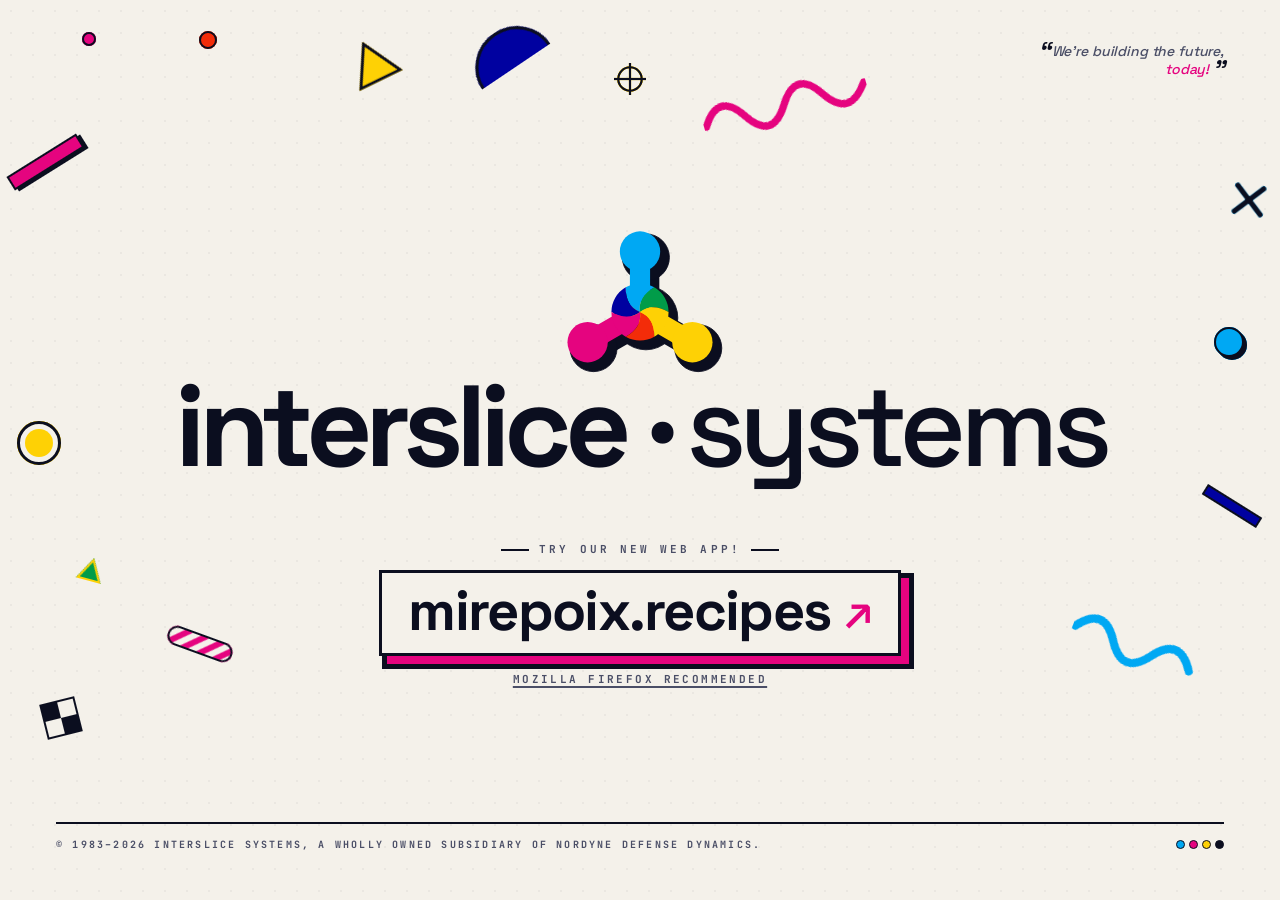
==== commit 114dad3e: "Update call-to-action label in index.html" ====
--- a/docs/index.html
+++ b/docs/index.html
@@ -1269,7 +1269,7 @@
            phosphor signal): light mode keeps the CMYK paper button,
            dark mode styles it as a neon marquee. -->
       <div class="cta-wrap">
-        <span class="cta-label">Visit our new web-site!</span>
+        <span class="cta-label">Try our new web app!</span>
         <a class="cta" href="https://mirepoix.recipes" target="_blank" rel="noopener">
           <span><b>mirepoix.recipes</b></span>
           <span class="arrow">↗</span>
@@ -1445,7 +1445,7 @@
   // read maybe a third as bright as the page bg: the aperture-grille
   // stripe decomposition only lights cells at their primary channel
   // (with `phosphorCoupling: 0.35` letting others contribute at 35%),
-  // and `gapMaskAlpha: 0.3` darkens every other column by 30%, so the
+  // and `gapMaskAlpha: 0.15` darkens every other column by 15%, so the
   // perceived average is well below the source. To compensate, feed
   // the pipeline a source navy ~3× brighter on each channel — the
   // pipeline attenuates it back down to roughly --bg out the other
@@ -2003,7 +2003,7 @@
             stripeUpscale: 2,
             opaqueBackground: true,
             phosphorCoupling: 0.35,
-            persistence: 0.82,
+            persistenceHalfLifeMs: 58,
             convergence: { r: [-0.25, -0.25], g: [0, 0], b: [0.25, 0.25] },
             // Beam-spread sigma in source pixels. With cellSize [3, 3]
             // and one signal sample per triad, 1.5 source-px sigma gives
@@ -2013,7 +2013,6 @@
             // to one. Isotropic — both axes quantize identically.
             beamSpreadPx: 1.5,
             beamSpreadVerticalPx: 1.5,
-            rowShimmer: 0.02,
             bleedRadius: 24,
             // Triad-per-cell lights all three channels in every cell
             // (proportional to signal), so total emission is much
@@ -2043,13 +2042,12 @@
             stripeUpscale: 2,
             opaqueBackground: true,
             phosphorCoupling: 0.35,
-            persistence: 0.82,
+            persistenceHalfLifeMs: 58,
             // X-only, matching the inline-cathode geometry. Latent —
             // effects.convergence is off on the hero.
             convergence: { r: [-0.25, 0], g: [0, 0], b: [0.25, 0] },
             beamSpreadPx: 0.7,
             beamSpreadVerticalPx: 1.4,
-            rowShimmer: 0.02,
             damperStrength: 0.90,
             bleedRadius: 18,
             bloomStrength: 1.2,
